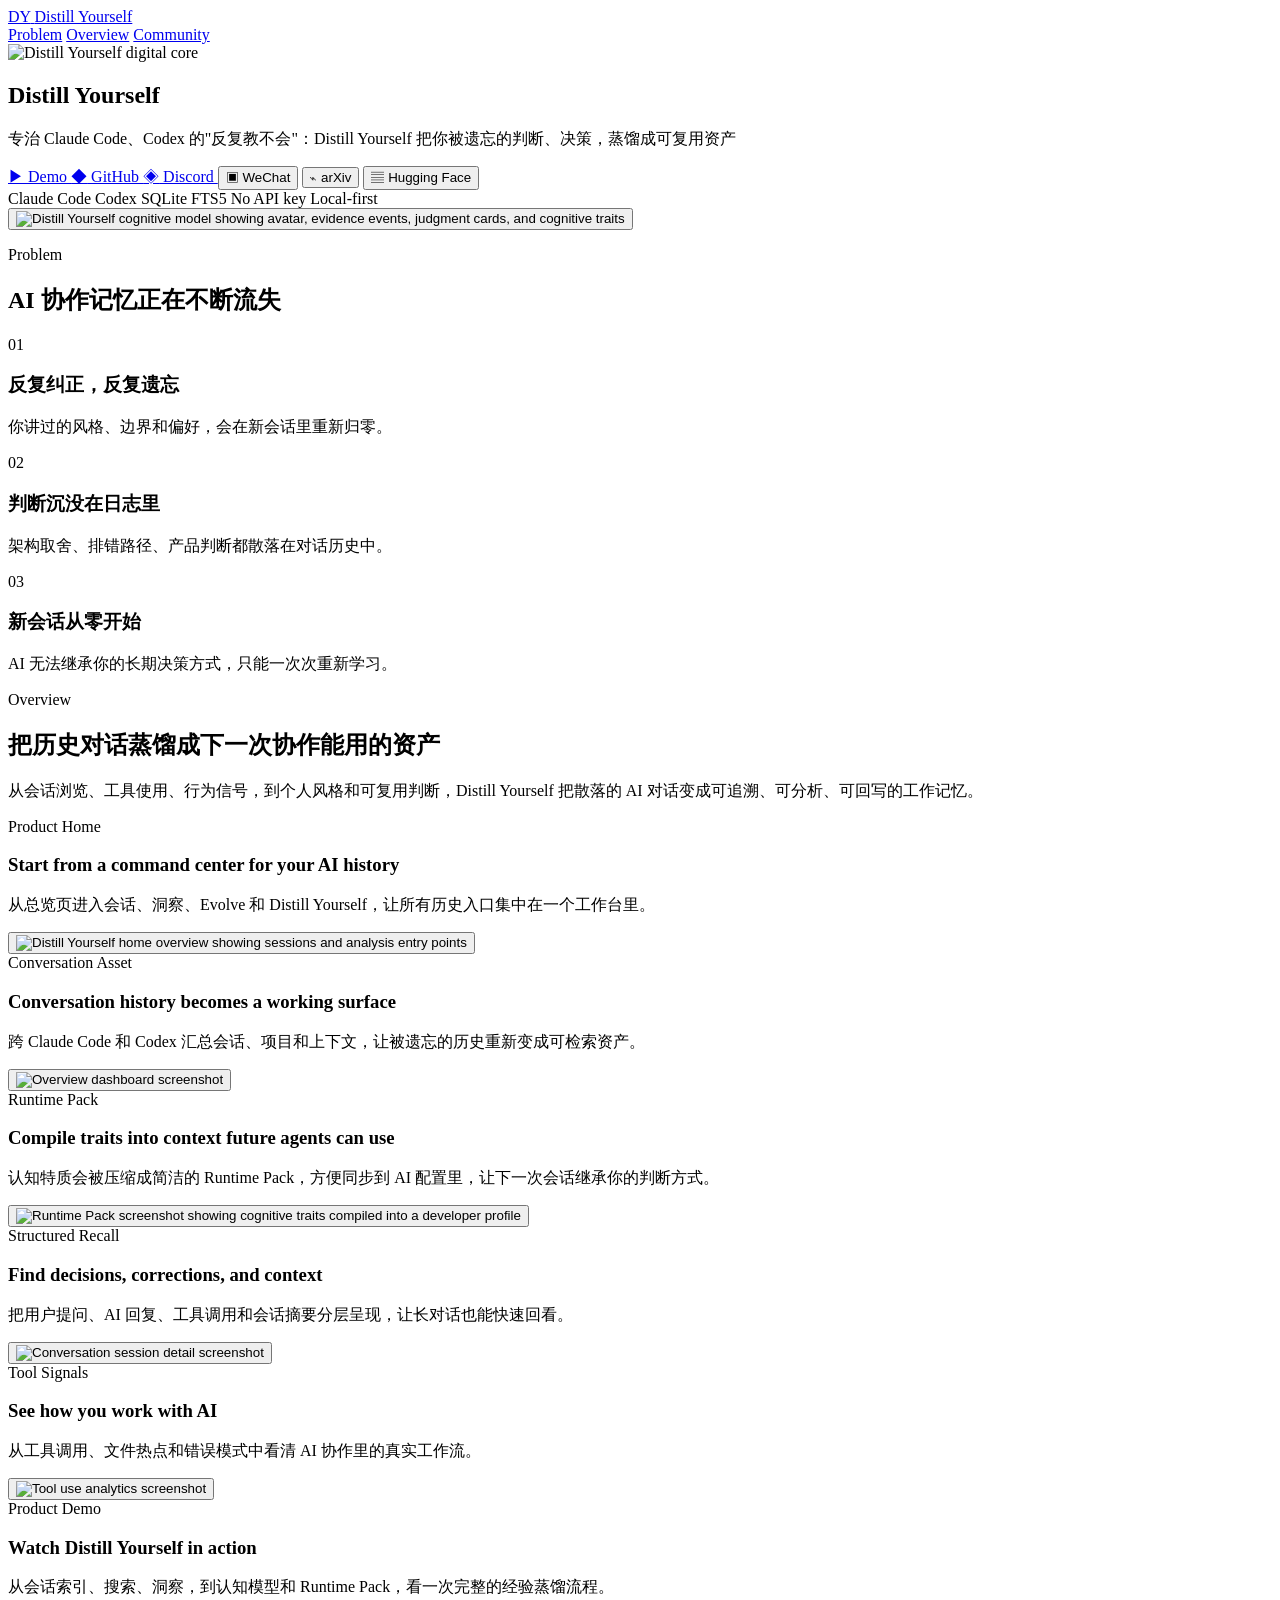
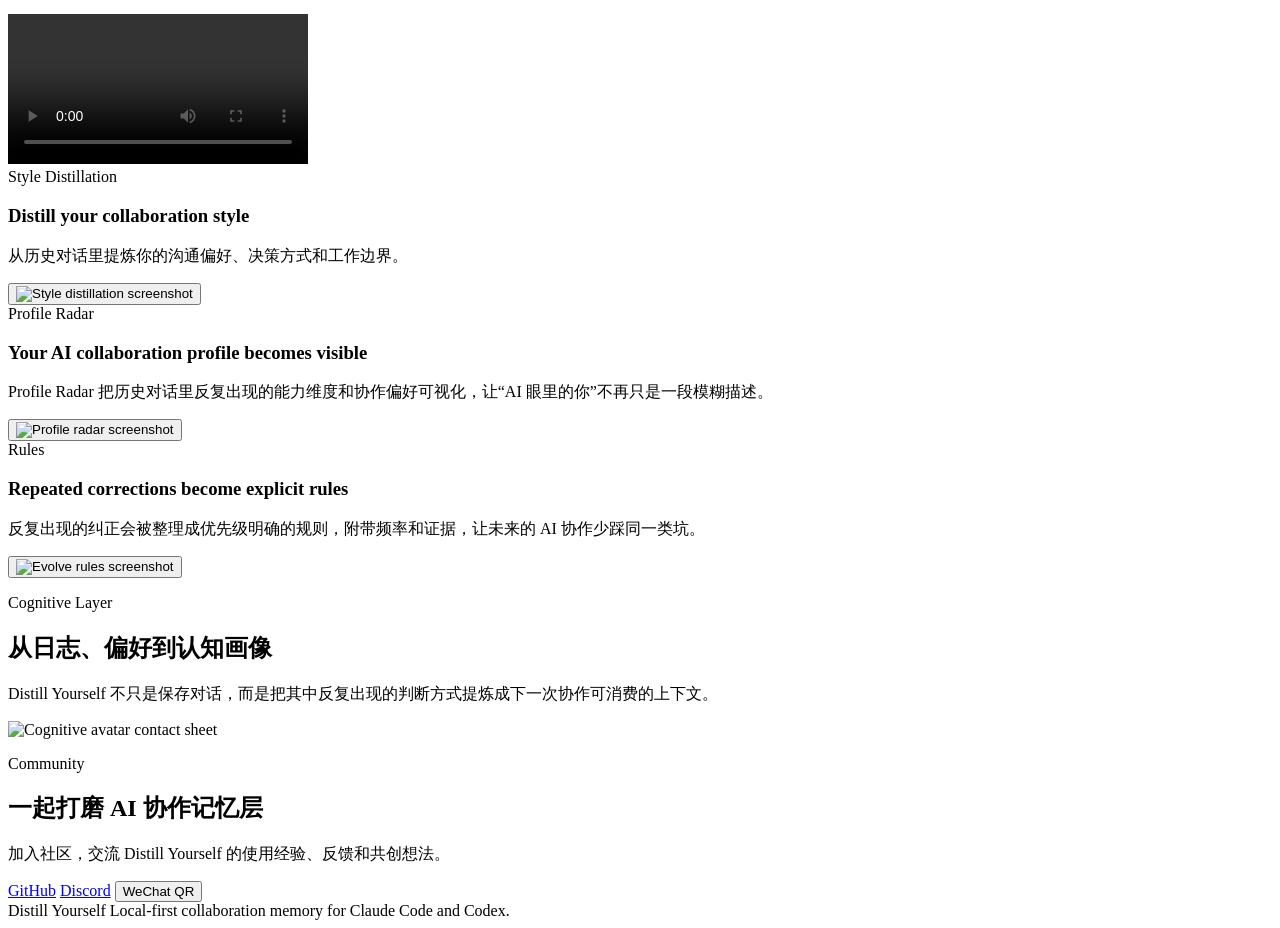
==== docs/index.html @ a4c9c6e1 "Merge pull request #15 from QuantaAlpha/zyf add_demo_button" ====
<!doctype html>
<html lang="zh-CN">
<head>
  <meta charset="utf-8">
  <meta name="viewport" content="width=device-width, initial-scale=1">
  <meta name="description" content="Distill Yourself turns forgotten Claude Code and Codex conversations into reusable judgment, decisions, and collaboration memory.">
  <title>Distill Yourself</title>
  <link rel="stylesheet" href="styles.css">
</head>
<body>
  <div class="page-shell">
    <header class="site-header" aria-label="Primary navigation">
      <a class="brand-lockup" href="#top" aria-label="Distill Yourself home">
        <span class="brand-mark">DY</span>
        <span>Distill Yourself</span>
      </a>
      <nav class="nav-links" aria-label="Page sections">
        <a href="#problem">Problem</a>
        <a href="#overview">Overview</a>
        <a href="#community">Community</a>
      </nav>
    </header>

    <main id="top">
      <section class="hero-section" aria-labelledby="hero-title">
        <div class="hero-core">
          <div class="core-ring" aria-hidden="true">
            <span></span>
            <span></span>
            <span></span>
          </div>
          <img class="hero-emblem" src="assets/digital.png" alt="Distill Yourself digital core" decoding="async">
        </div>

        <h1 id="hero-title">Distill Yourself</h1>
        <p class="hero-subtitle">
          专治 Claude Code、Codex 的&quot;反复教不会&quot;：Distill Yourself 把你被遗忘的判断、决策，蒸馏成可复用资产
        </p>

        <div class="hero-actions" aria-label="Project links">
          <a class="action-btn primary" href="https://quantaalpha.com/Distill-Yourself/video/" target="_blank" rel="noreferrer">
            <span class="btn-icon" aria-hidden="true">▶</span>
            Demo
          </a>
          <a class="action-btn" href="https://github.com/QuantaAlpha/Distill_Yourself" target="_blank" rel="noreferrer">
            <span class="btn-icon" aria-hidden="true">◆</span>
            GitHub
          </a>
          <a class="action-btn" href="https://discord.gg/KDyuer49t" target="_blank" rel="noreferrer">
            <span class="btn-icon" aria-hidden="true">◈</span>
            Discord
          </a>
          <button class="action-btn" type="button" data-open-wechat>
            <span class="btn-icon" aria-hidden="true">▣</span>
            WeChat
          </button>
          <button class="action-btn muted" type="button" data-coming-soon="arXiv">
            <span class="btn-icon" aria-hidden="true">⌁</span>
            arXiv
          </button>
          <button class="action-btn muted" type="button" data-coming-soon="Hugging Face">
            <span class="btn-icon" aria-hidden="true">▤</span>
            Hugging Face
          </button>
        </div>

        <div class="signal-tags" aria-label="Project highlights">
          <span>Claude Code</span>
          <span>Codex</span>
          <span>SQLite FTS5</span>
          <span>No API key</span>
          <span>Local-first</span>
        </div>
      </section>

      <section class="hero-preview" aria-label="Cognitive model screenshot">
        <button class="screen-frame large-screen" type="button" data-lightbox="assets/twin-cognitive-model.png" aria-label="Open cognitive model screenshot">
          <span class="window-bar" aria-hidden="true"><i></i><i></i><i></i></span>
          <img src="assets/twin-cognitive-model.png" alt="Distill Yourself cognitive model showing avatar, evidence events, judgment cards, and cognitive traits" decoding="async">
        </button>
      </section>

      <section id="problem" class="section-block problem-section" aria-labelledby="problem-title">
        <div class="section-heading">
          <p class="eyebrow">Problem</p>
          <h2 id="problem-title">AI 协作记忆正在不断流失</h2>
        </div>
        <div class="problem-grid">
          <article class="problem-card">
            <span class="card-index">01</span>
            <h3>反复纠正，反复遗忘</h3>
            <p>你讲过的风格、边界和偏好，会在新会话里重新归零。</p>
          </article>
          <article class="problem-card">
            <span class="card-index">02</span>
            <h3>判断沉没在日志里</h3>
            <p>架构取舍、排错路径、产品判断都散落在对话历史中。</p>
          </article>
          <article class="problem-card">
            <span class="card-index">03</span>
            <h3>新会话从零开始</h3>
            <p>AI 无法继承你的长期决策方式，只能一次次重新学习。</p>
          </article>
        </div>
      </section>

      <section id="overview" class="section-block overview-section" aria-labelledby="overview-title">
        <div class="section-heading wide-heading">
          <p class="eyebrow">Overview</p>
          <h2 id="overview-title">把历史对话蒸馏成下一次协作能用的资产</h2>
          <p>从会话浏览、工具使用、行为信号，到个人风格和可复用判断，Distill Yourself 把散落的 AI 对话变成可追溯、可分析、可回写的工作记忆。</p>
        </div>

        <div class="showcase-stack">
          <article class="showcase-item">
            <div class="showcase-copy">
              <span class="feature-kicker">Product Home</span>
              <h3>Start from a command center for your AI history</h3>
              <p>从总览页进入会话、洞察、Evolve 和 Distill Yourself，让所有历史入口集中在一个工作台里。</p>
            </div>
            <button class="screen-frame" type="button" data-lightbox="assets/home.png" aria-label="Open product home screenshot">
              <span class="window-bar" aria-hidden="true"><i></i><i></i><i></i></span>
              <img src="assets/home.png" alt="Distill Yourself home overview showing sessions and analysis entry points" loading="lazy" decoding="async">
            </button>
          </article>

          <article class="showcase-item reverse">
            <div class="showcase-copy">
              <span class="feature-kicker">Conversation Asset</span>
              <h3>Conversation history becomes a working surface</h3>
              <p>跨 Claude Code 和 Codex 汇总会话、项目和上下文，让被遗忘的历史重新变成可检索资产。</p>
            </div>
            <button class="screen-frame" type="button" data-lightbox="assets/overview.png" aria-label="Open overview screenshot">
              <span class="window-bar" aria-hidden="true"><i></i><i></i><i></i></span>
              <img src="assets/overview.png" alt="Overview dashboard screenshot" loading="lazy" decoding="async">
            </button>
          </article>

          <article class="showcase-item">
            <div class="showcase-copy">
              <span class="feature-kicker">Runtime Pack</span>
              <h3>Compile traits into context future agents can use</h3>
              <p>认知特质会被压缩成简洁的 Runtime Pack，方便同步到 AI 配置里，让下一次会话继承你的判断方式。</p>
            </div>
            <button class="screen-frame" type="button" data-lightbox="assets/twin-runtime-pack.png" aria-label="Open runtime pack screenshot">
              <span class="window-bar" aria-hidden="true"><i></i><i></i><i></i></span>
              <img src="assets/twin-runtime-pack.png" alt="Runtime Pack screenshot showing cognitive traits compiled into a developer profile" loading="lazy" decoding="async">
            </button>
          </article>

          <article class="showcase-item reverse">
            <div class="showcase-copy">
              <span class="feature-kicker">Structured Recall</span>
              <h3>Find decisions, corrections, and context</h3>
              <p>把用户提问、AI 回复、工具调用和会话摘要分层呈现，让长对话也能快速回看。</p>
            </div>
            <button class="screen-frame" type="button" data-lightbox="assets/session.jpg" aria-label="Open conversation session screenshot">
              <span class="window-bar" aria-hidden="true"><i></i><i></i><i></i></span>
              <img src="assets/session.jpg" alt="Conversation session detail screenshot" loading="lazy" decoding="async">
            </button>
          </article>

          <article class="showcase-item">
            <div class="showcase-copy">
              <span class="feature-kicker">Tool Signals</span>
              <h3>See how you work with AI</h3>
              <p>从工具调用、文件热点和错误模式中看清 AI 协作里的真实工作流。</p>
            </div>
            <button class="screen-frame" type="button" data-lightbox="assets/tool_use.png" aria-label="Open tool use screenshot">
              <span class="window-bar" aria-hidden="true"><i></i><i></i><i></i></span>
              <img src="assets/tool_use.png" alt="Tool use analytics screenshot" loading="lazy" decoding="async">
            </button>
          </article>

          <article class="showcase-item video-showcase">
            <div class="showcase-copy">
              <span class="feature-kicker">Product Demo</span>
              <h3>Watch Distill Yourself in action</h3>
              <p>从会话索引、搜索、洞察，到认知模型和 Runtime Pack，看一次完整的经验蒸馏流程。</p>
            </div>
            <div class="video-frame" aria-label="Distill Yourself product demo video">
              <video controls preload="metadata" playsinline>
                <source src="assets/demo.mp4" type="video/mp4">
                Your browser does not support the video tag.
              </video>
            </div>
          </article>

          <article class="showcase-item">
            <div class="showcase-copy">
              <span class="feature-kicker">Style Distillation</span>
              <h3>Distill your collaboration style</h3>
              <p>从历史对话里提炼你的沟通偏好、决策方式和工作边界。</p>
            </div>
            <button class="screen-frame" type="button" data-lightbox="assets/style.png" aria-label="Open style screenshot">
              <span class="window-bar" aria-hidden="true"><i></i><i></i><i></i></span>
              <img src="assets/style.png" alt="Style distillation screenshot" loading="lazy" decoding="async">
            </button>
          </article>
        </div>

          <article class="showcase-item">
            <div class="showcase-copy">
              <span class="feature-kicker">Profile Radar</span>
              <h3>Your AI collaboration profile becomes visible</h3>
              <p>Profile Radar 把历史对话里反复出现的能力维度和协作偏好可视化，让“AI 眼里的你”不再只是一段模糊描述。</p>
            </div>
            <button class="screen-frame" type="button" data-lightbox="assets/profile-radar.png" aria-label="Open profile radar screenshot">
              <span class="window-bar" aria-hidden="true"><i></i><i></i><i></i></span>
              <img src="assets/profile-radar.png" alt="Profile radar screenshot" loading="lazy" decoding="async">
            </button>
          </article>

          <article class="showcase-item reverse">
            <div class="showcase-copy">
              <span class="feature-kicker">Rules</span>
              <h3>Repeated corrections become explicit rules</h3>
              <p>反复出现的纠正会被整理成优先级明确的规则，附带频率和证据，让未来的 AI 协作少踩同一类坑。</p>
            </div>
            <button class="screen-frame" type="button" data-lightbox="assets/evolve-rules.png" aria-label="Open evolve rules screenshot">
              <span class="window-bar" aria-hidden="true"><i></i><i></i><i></i></span>
              <img src="assets/evolve-rules.png" alt="Evolve rules screenshot" loading="lazy" decoding="async">
            </button>
          </article>
      </section>

      <section class="section-block cognitive-strip" aria-label="Cognitive model visual strip">
        <div class="strip-copy">
          <p class="eyebrow">Cognitive Layer</p>
          <h2>从日志、偏好到认知画像</h2>
          <p>Distill Yourself 不只是保存对话，而是把其中反复出现的判断方式提炼成下一次协作可消费的上下文。</p>
        </div>
        <img src="assets/persona-contact-sheet.png" alt="Cognitive avatar contact sheet" loading="lazy" decoding="async">
      </section>

      <section id="community" class="section-block community-section" aria-labelledby="community-title">
        <div class="section-heading">
          <p class="eyebrow">Community</p>
          <h2 id="community-title">一起打磨 AI 协作记忆层</h2>
          <p>加入社区，交流 Distill Yourself 的使用经验、反馈和共创想法。</p>
        </div>
        <div class="community-actions">
          <a class="action-btn primary" href="https://github.com/QuantaAlpha/Distill_Yourself" target="_blank" rel="noreferrer">GitHub</a>
          <a class="action-btn" href="https://discord.gg/KDyuer49t" target="_blank" rel="noreferrer">Discord</a>
          <button class="action-btn" type="button" data-open-wechat>WeChat QR</button>
        </div>
      </section>
    </main>

    <footer class="site-footer">
      <span>Distill Yourself</span>
      <span>Local-first collaboration memory for Claude Code and Codex.</span>
    </footer>
  </div>

  <div class="modal-backdrop" data-modal="wechat" hidden>
    <div class="modal-card" role="dialog" aria-modal="true" aria-labelledby="wechat-title">
      <button class="modal-close" type="button" data-close-modal aria-label="Close WeChat QR">×</button>
      <h2 id="wechat-title">WeChat Community</h2>
      <p>扫码加入社区，交流 Distill Yourself 的使用经验、反馈和共创想法。</p>
      <img src="assets/wechat.png" alt="WeChat community QR code" loading="lazy" decoding="async">
    </div>
  </div>

  <div class="modal-backdrop" data-modal="lightbox" hidden>
    <div class="lightbox-card" role="dialog" aria-modal="true" aria-label="Screenshot preview">
      <button class="modal-close" type="button" data-close-modal aria-label="Close preview">×</button>
      <img data-lightbox-image alt="">
    </div>
  </div>

  <div class="toast" role="status" aria-live="polite" hidden></div>

  <script src="script.js"></script>
</body>
</html>
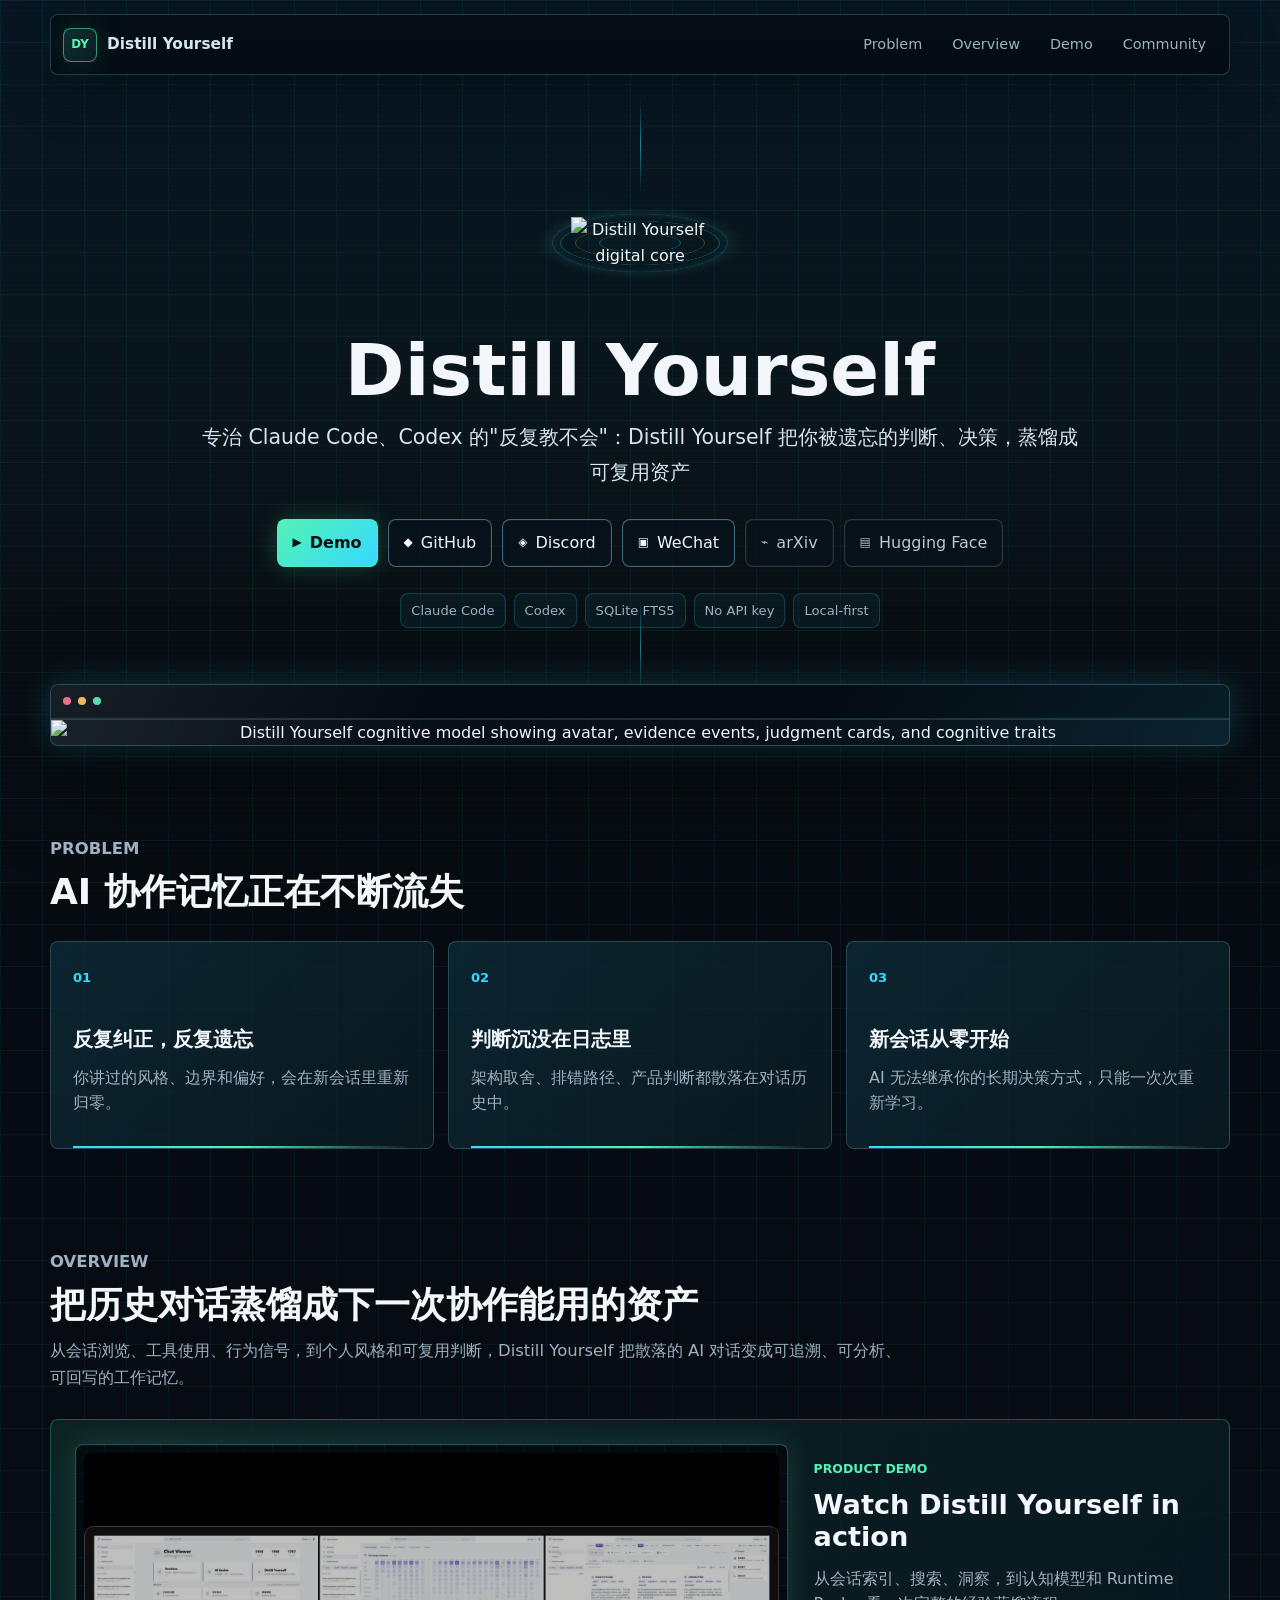
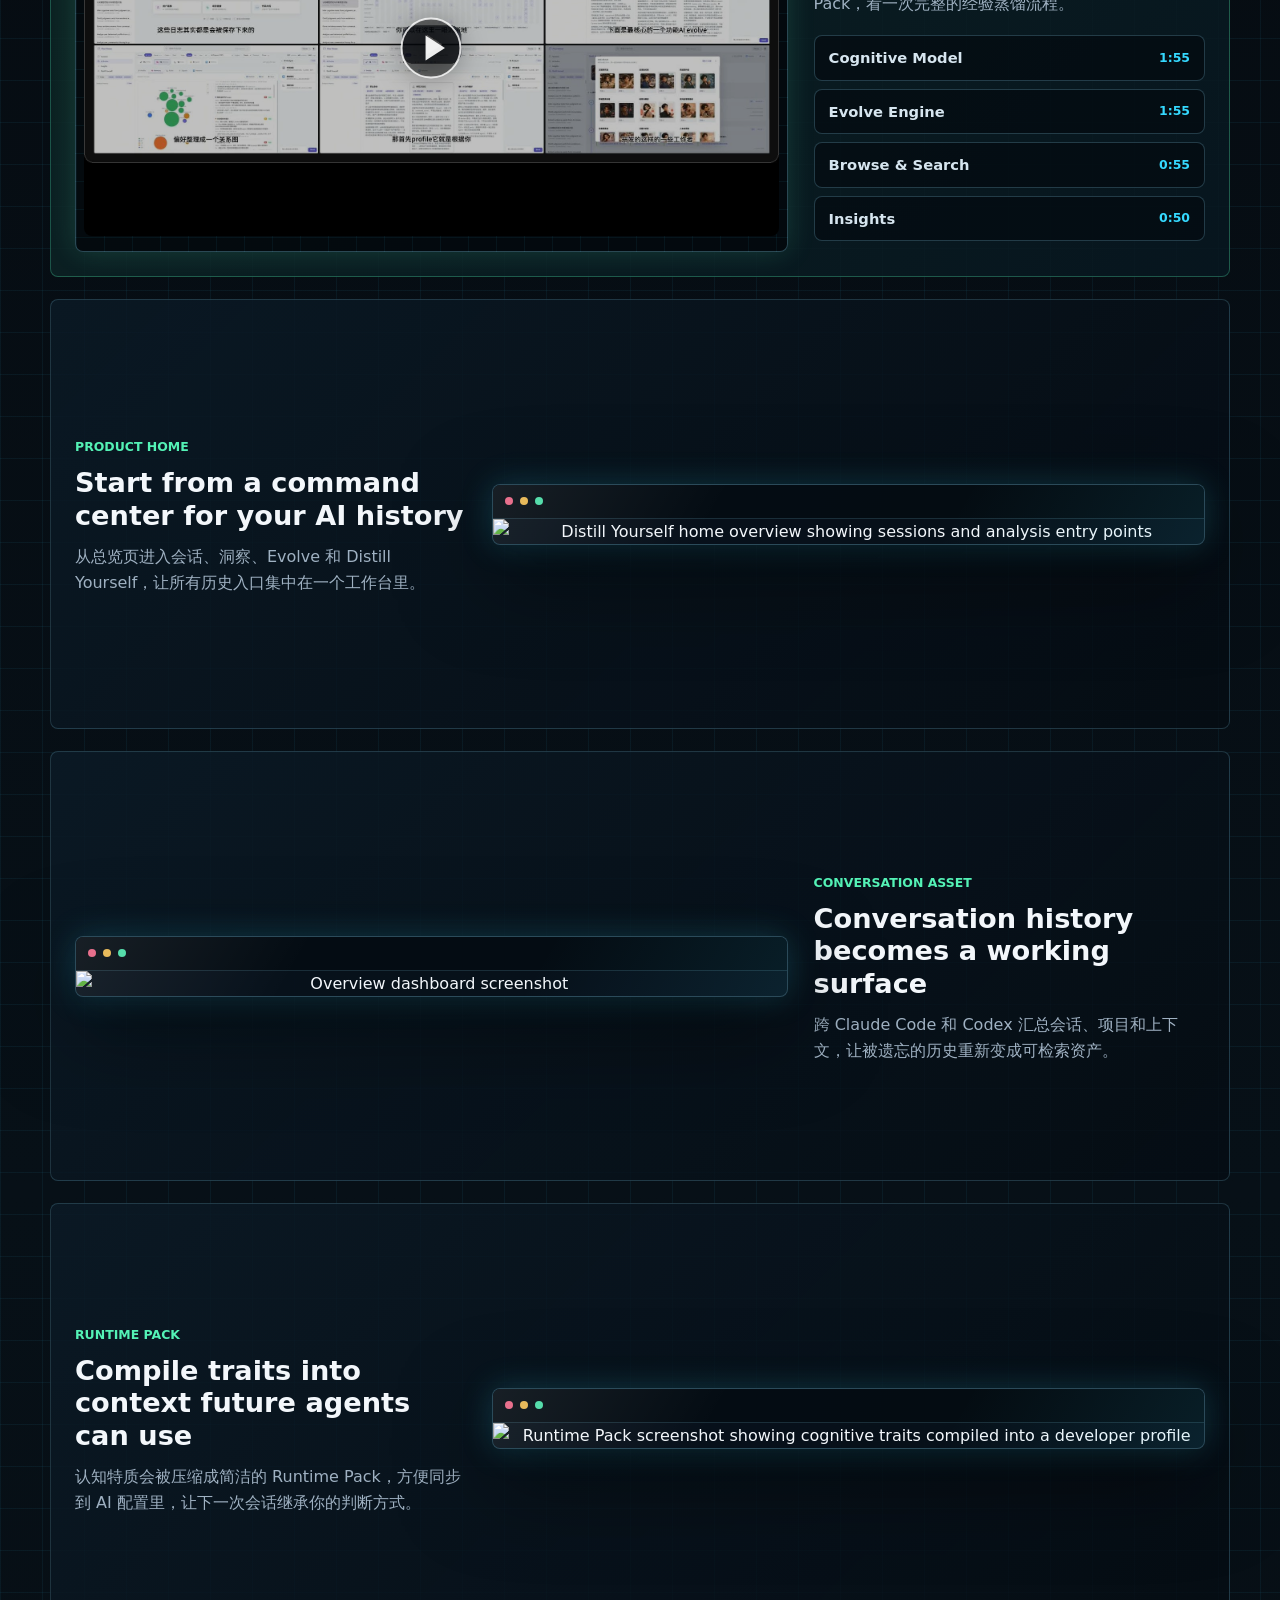
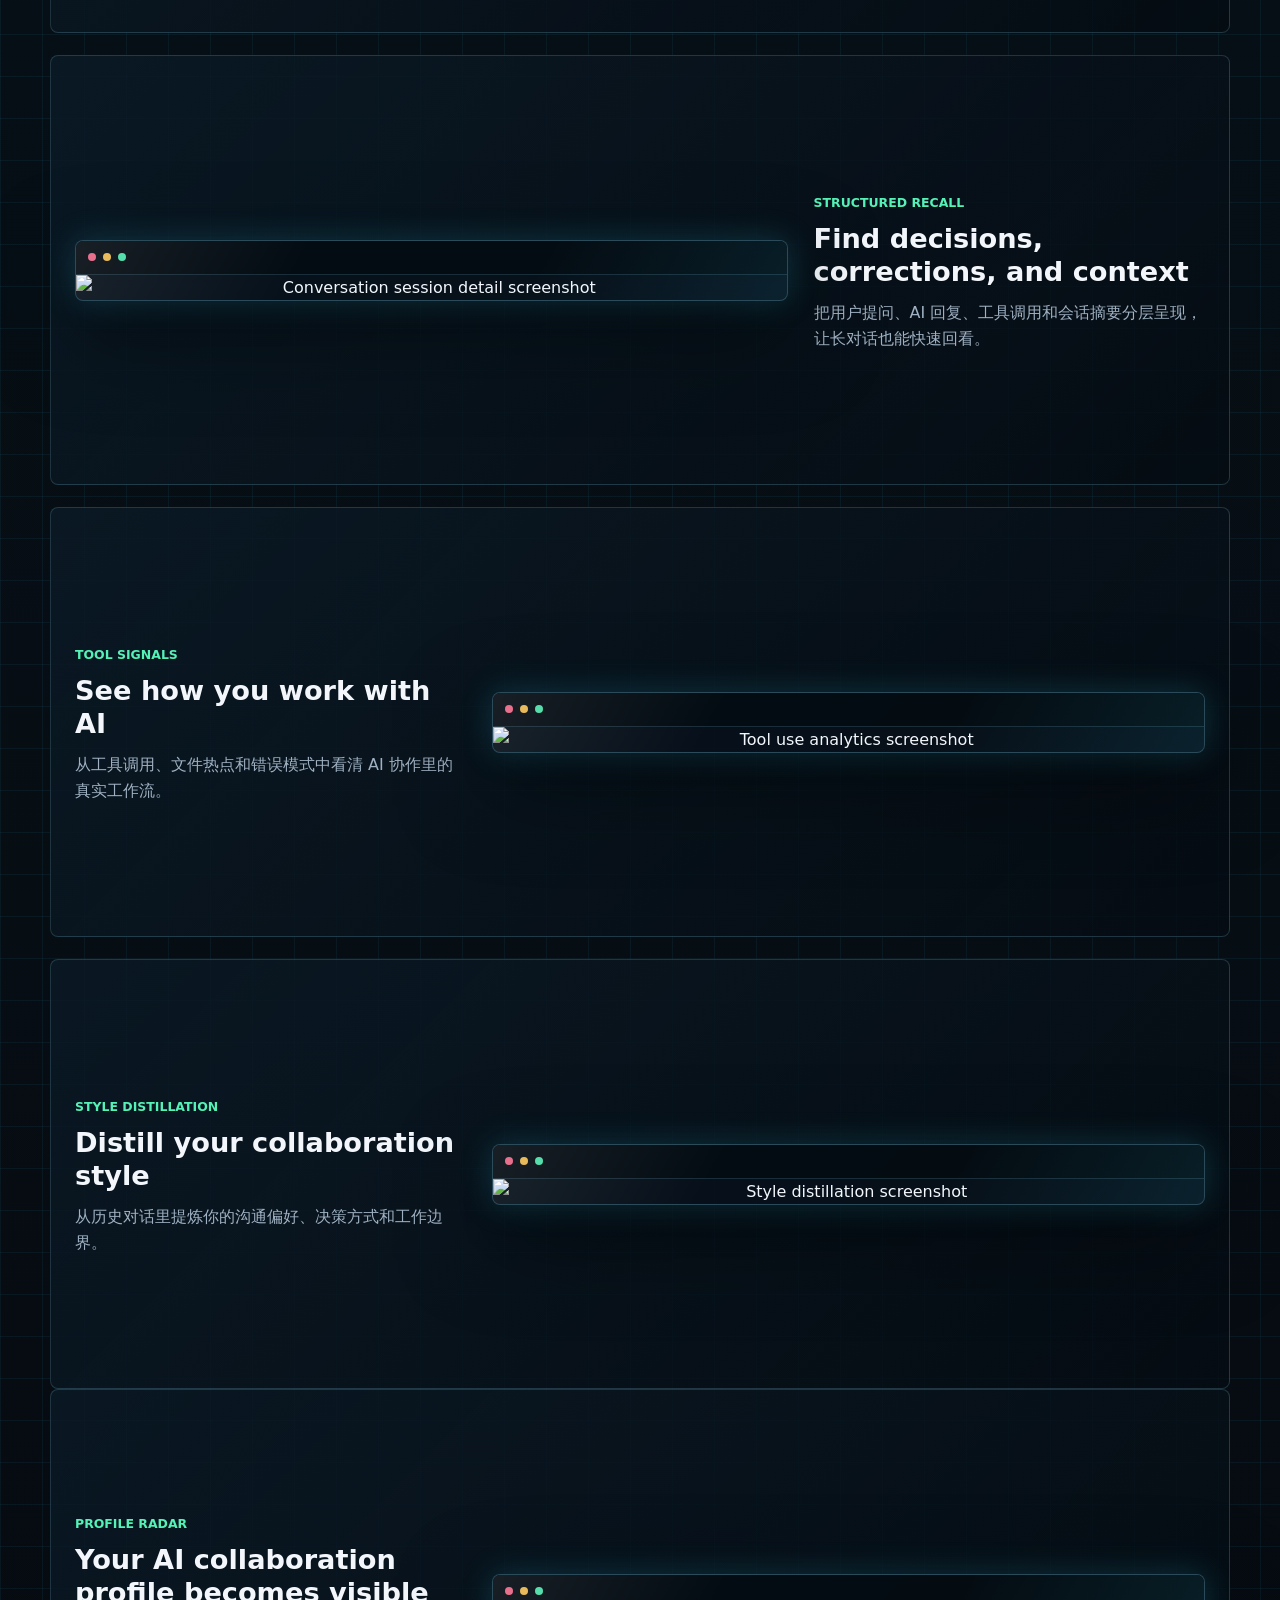
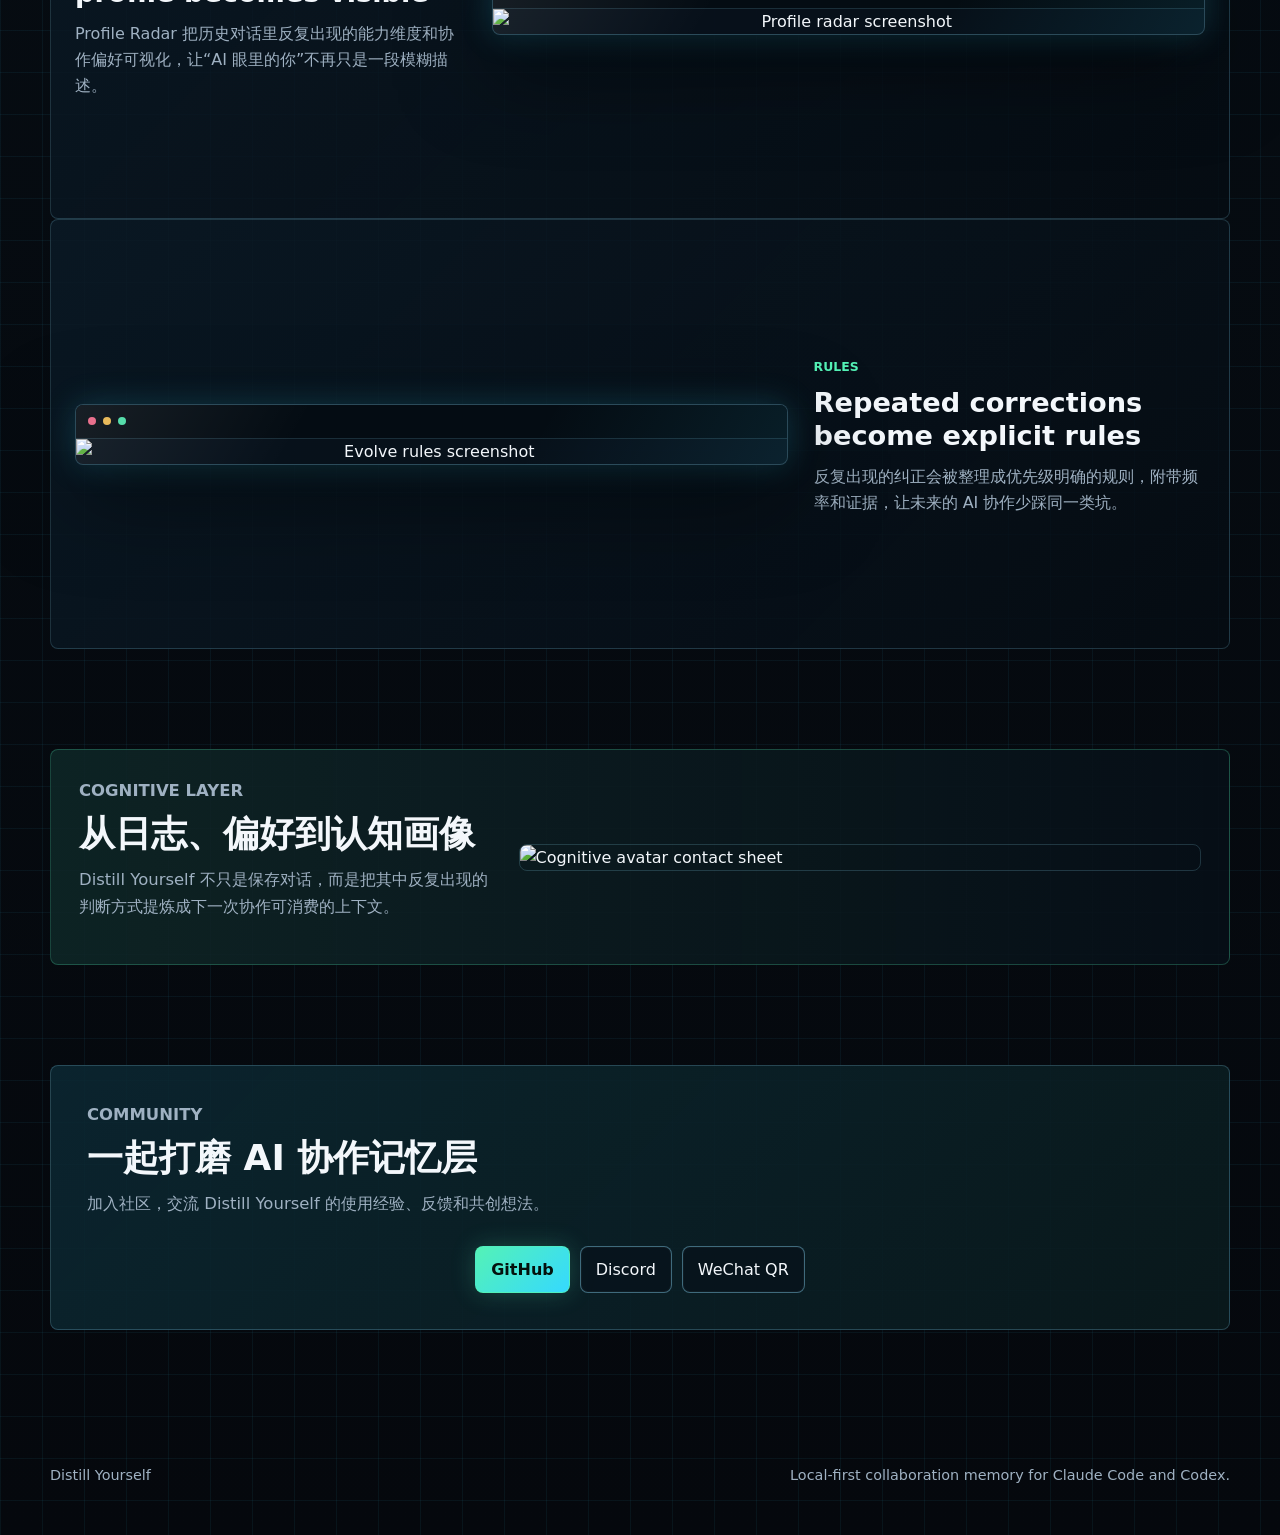
==== commit b02996fa: "Enhance landing page: video modal, chapter nav, fix URLs - Fix Distill_Yourself → Distill-Yourself i" ====
--- a/docs/index.html
+++ b/docs/index.html
@@ -17,6 +17,7 @@
       <nav class="nav-links" aria-label="Page sections">
         <a href="#problem">Problem</a>
         <a href="#overview">Overview</a>
+        <a href="video/">Demo</a>
         <a href="#community">Community</a>
       </nav>
     </header>
@@ -42,7 +43,7 @@
             <span class="btn-icon" aria-hidden="true">▶</span>
             Demo
           </a>
-          <a class="action-btn" href="https://github.com/QuantaAlpha/Distill_Yourself" target="_blank" rel="noreferrer">
+          <a class="action-btn" href="https://github.com/QuantaAlpha/Distill-Yourself" target="_blank" rel="noreferrer">
             <span class="btn-icon" aria-hidden="true">◆</span>
             GitHub
           </a>
@@ -112,6 +113,28 @@
         </div>
 
         <div class="showcase-stack">
+          <article class="showcase-item reverse video-showcase">
+            <div class="showcase-copy">
+              <span class="feature-kicker">Product Demo</span>
+              <h3>Watch Distill Yourself in action</h3>
+              <p>从会话索引、搜索、洞察，到认知模型和 Runtime Pack，看一次完整的经验蒸馏流程。</p>
+              <nav class="video-chapter-links">
+                <a class="video-chapter-link" href="video/?v=cognitive-model">Cognitive Model <span class="ch-duration">1:55</span></a>
+                <a class="video-chapter-link" href="video/?v=evolve">Evolve Engine <span class="ch-duration">1:55</span></a>
+                <a class="video-chapter-link" href="video/?v=browse-search">Browse &amp; Search <span class="ch-duration">0:55</span></a>
+                <a class="video-chapter-link" href="video/?v=insights">Insights <span class="ch-duration">0:50</span></a>
+              </nav>
+            </div>
+            <div class="video-frame video-clickable" id="demo-video-wrap" aria-label="Click to play demo video">
+              <div class="video-play-overlay" id="demo-play-btn">
+                <svg viewBox="0 0 80 80" fill="none"><circle cx="40" cy="40" r="38" fill="rgba(0,0,0,0.45)" stroke="rgba(255,255,255,0.8)" stroke-width="2.5"/><polygon points="33,24 33,56 58,40" fill="rgba(255,255,255,0.92)"/></svg>
+              </div>
+              <video id="demo-video" preload="metadata" playsinline poster="images/readme/demo-preview.jpg">
+                <source src="assets/demo.mp4" type="video/mp4">
+              </video>
+            </div>
+          </article>
+
           <article class="showcase-item">
             <div class="showcase-copy">
               <span class="feature-kicker">Product Home</span>
@@ -170,20 +193,6 @@
               <span class="window-bar" aria-hidden="true"><i></i><i></i><i></i></span>
               <img src="assets/tool_use.png" alt="Tool use analytics screenshot" loading="lazy" decoding="async">
             </button>
-          </article>
-
-          <article class="showcase-item video-showcase">
-            <div class="showcase-copy">
-              <span class="feature-kicker">Product Demo</span>
-              <h3>Watch Distill Yourself in action</h3>
-              <p>从会话索引、搜索、洞察，到认知模型和 Runtime Pack，看一次完整的经验蒸馏流程。</p>
-            </div>
-            <div class="video-frame" aria-label="Distill Yourself product demo video">
-              <video controls preload="metadata" playsinline>
-                <source src="assets/demo.mp4" type="video/mp4">
-                Your browser does not support the video tag.
-              </video>
-            </div>
           </article>
 
           <article class="showcase-item">
@@ -240,7 +249,7 @@
           <p>加入社区，交流 Distill Yourself 的使用经验、反馈和共创想法。</p>
         </div>
         <div class="community-actions">
-          <a class="action-btn primary" href="https://github.com/QuantaAlpha/Distill_Yourself" target="_blank" rel="noreferrer">GitHub</a>
+          <a class="action-btn primary" href="https://github.com/QuantaAlpha/Distill-Yourself" target="_blank" rel="noreferrer">GitHub</a>
           <a class="action-btn" href="https://discord.gg/KDyuer49t" target="_blank" rel="noreferrer">Discord</a>
           <button class="action-btn" type="button" data-open-wechat>WeChat QR</button>
         </div>
@@ -271,6 +280,13 @@
 
   <div class="toast" role="status" aria-live="polite" hidden></div>
 
+  <div class="video-modal-overlay" id="video-modal-overlay">
+    <div class="video-modal">
+      <button class="video-modal-close" id="video-modal-close" type="button">ESC to close</button>
+      <video id="video-modal-player" controls autoplay playsinline></video>
+    </div>
+  </div>
+
   <script src="script.js"></script>
 </body>
 </html>
--- a/docs/styles.css
+++ b/docs/styles.css
@@ -0,0 +1,884 @@
+:root {
+  color-scheme: dark;
+  --bg: #05080d;
+  --bg-2: #081119;
+  --panel: rgba(8, 18, 28, 0.82);
+  --panel-strong: rgba(10, 24, 36, 0.94);
+  --line: rgba(142, 224, 255, 0.22);
+  --line-strong: rgba(142, 224, 255, 0.42);
+  --text: #f3f7fb;
+  --muted: #9fb1c2;
+  --soft: #d6e5ef;
+  --cyan: #35d9ff;
+  --green: #54f2b6;
+  --amber: #ffc857;
+  --blue: #66a6ff;
+  --violet: #a892ff;
+  --danger: #ff6f91;
+  --shadow-cyan: 0 0 32px rgba(53, 217, 255, 0.22);
+  --shadow-green: 0 0 28px rgba(84, 242, 182, 0.16);
+}
+
+* {
+  box-sizing: border-box;
+}
+
+html {
+  scroll-behavior: smooth;
+}
+
+body {
+  min-height: 100vh;
+  margin: 0;
+  background:
+    linear-gradient(rgba(53, 217, 255, 0.06) 1px, transparent 1px),
+    linear-gradient(90deg, rgba(53, 217, 255, 0.06) 1px, transparent 1px),
+    linear-gradient(180deg, rgba(8, 30, 46, 0.62), transparent 38rem),
+    linear-gradient(180deg, var(--bg), #071017 44%, #05080d);
+  background-size: 42px 42px, 42px 42px, auto, auto;
+  color: var(--text);
+  font-family: Inter, ui-sans-serif, system-ui, -apple-system, BlinkMacSystemFont, "Segoe UI", sans-serif;
+  font-size: 16px;
+  line-height: 1.6;
+  letter-spacing: 0;
+  overflow-x: hidden;
+}
+
+body::before {
+  content: "";
+  position: fixed;
+  inset: 0;
+  pointer-events: none;
+  background:
+    linear-gradient(180deg, transparent, rgba(84, 242, 182, 0.07), transparent),
+    repeating-linear-gradient(180deg, rgba(255, 255, 255, 0.025) 0, rgba(255, 255, 255, 0.025) 1px, transparent 1px, transparent 5px);
+  opacity: 0.42;
+  mix-blend-mode: screen;
+}
+
+a {
+  color: inherit;
+  text-decoration: none;
+}
+
+button,
+input,
+textarea {
+  font: inherit;
+}
+
+button {
+  color: inherit;
+}
+
+img {
+  display: block;
+  max-width: 100%;
+}
+
+.page-shell {
+  position: relative;
+  width: min(1180px, calc(100% - 40px));
+  margin: 0 auto;
+}
+
+.site-header {
+  position: sticky;
+  top: 14px;
+  z-index: 20;
+  display: flex;
+  align-items: center;
+  justify-content: space-between;
+  gap: 18px;
+  min-height: 58px;
+  margin: 14px 0 22px;
+  padding: 10px 12px;
+  border: 1px solid var(--line);
+  border-radius: 8px;
+  background: rgba(4, 10, 16, 0.76);
+  box-shadow: 0 18px 50px rgba(0, 0, 0, 0.28);
+  backdrop-filter: blur(18px);
+}
+
+.brand-lockup {
+  display: inline-flex;
+  align-items: center;
+  gap: 10px;
+  min-width: 0;
+  color: var(--soft);
+  font-size: 0.96rem;
+  font-weight: 700;
+}
+
+.brand-mark {
+  display: inline-grid;
+  place-items: center;
+  width: 34px;
+  height: 34px;
+  border: 1px solid rgba(84, 242, 182, 0.55);
+  border-radius: 8px;
+  color: var(--green);
+  background: linear-gradient(135deg, rgba(84, 242, 182, 0.16), rgba(53, 217, 255, 0.08));
+  box-shadow: var(--shadow-green);
+  font-size: 0.74rem;
+}
+
+.nav-links {
+  display: flex;
+  align-items: center;
+  justify-content: flex-end;
+  gap: 8px;
+  flex-wrap: wrap;
+}
+
+.nav-links a {
+  padding: 7px 10px;
+  border: 1px solid transparent;
+  border-radius: 8px;
+  color: var(--muted);
+  font-size: 0.9rem;
+}
+
+.nav-links a:hover,
+.nav-links a:focus-visible {
+  color: var(--text);
+  border-color: var(--line);
+  background: rgba(53, 217, 255, 0.08);
+  outline: none;
+}
+
+.hero-section {
+  position: relative;
+  display: grid;
+  justify-items: center;
+  padding: 68px 0 34px;
+  text-align: center;
+}
+
+.hero-section::before,
+.hero-section::after {
+  content: "";
+  position: absolute;
+  left: 50%;
+  width: 1px;
+  height: 96px;
+  background: linear-gradient(180deg, transparent, var(--cyan), transparent);
+  opacity: 0.55;
+}
+
+.hero-section::before {
+  top: 0;
+}
+
+.hero-section::after {
+  bottom: -34px;
+}
+
+.hero-core {
+  position: relative;
+  display: grid;
+  place-items: center;
+  width: 176px;
+  height: 156px;
+  margin-bottom: 14px;
+}
+
+.core-ring,
+.core-ring span {
+  position: absolute;
+  inset: 0;
+  border: 1px solid rgba(53, 217, 255, 0.24);
+  border-radius: 50%;
+}
+
+.core-ring {
+  transform: rotateX(68deg);
+  box-shadow: inset 0 0 18px rgba(53, 217, 255, 0.14), 0 0 24px rgba(84, 242, 182, 0.16);
+}
+
+.core-ring span:nth-child(1) {
+  inset: 18px 7px;
+  border-color: rgba(84, 242, 182, 0.3);
+}
+
+.core-ring span:nth-child(2) {
+  inset: 36px 22px;
+  border-color: rgba(255, 200, 87, 0.24);
+}
+
+.core-ring span:nth-child(3) {
+  inset: 52px 46px;
+  border-color: rgba(53, 217, 255, 0.34);
+}
+
+.hero-emblem {
+  position: relative;
+  z-index: 2;
+  width: 138px;
+  height: auto;
+  filter: drop-shadow(0 0 20px rgba(53, 217, 255, 0.22));
+}
+
+.eyebrow,
+.feature-kicker {
+  margin: 0;
+  color: var(--green);
+  font-size: 0.78rem;
+  font-weight: 800;
+  text-transform: uppercase;
+}
+
+h1,
+h2,
+h3,
+p {
+  margin-top: 0;
+}
+
+h1 {
+  max-width: 980px;
+  margin-bottom: 14px;
+  font-size: 4.5rem;
+  line-height: 0.98;
+  font-weight: 850;
+  letter-spacing: 0;
+}
+
+.hero-subtitle {
+  width: min(880px, 100%);
+  margin: 0 auto 28px;
+  color: var(--soft);
+  font-size: 1.28rem;
+  line-height: 1.75;
+}
+
+.hero-actions,
+.community-actions {
+  display: flex;
+  justify-content: center;
+  gap: 10px;
+  flex-wrap: wrap;
+  width: 100%;
+}
+
+.action-btn {
+  display: inline-flex;
+  align-items: center;
+  justify-content: center;
+  gap: 8px;
+  min-height: 44px;
+  padding: 10px 15px;
+  border: 1px solid var(--line-strong);
+  border-radius: 8px;
+  background: rgba(8, 18, 28, 0.74);
+  color: var(--text);
+  box-shadow: 0 0 0 1px rgba(255, 255, 255, 0.03) inset;
+  cursor: pointer;
+  transition: transform 160ms ease, border-color 160ms ease, background 160ms ease, box-shadow 160ms ease;
+}
+
+.action-btn:hover,
+.action-btn:focus-visible {
+  transform: translateY(-1px);
+  border-color: rgba(84, 242, 182, 0.72);
+  background: rgba(12, 31, 43, 0.92);
+  box-shadow: var(--shadow-cyan);
+  outline: none;
+}
+
+.action-btn.primary {
+  border-color: rgba(84, 242, 182, 0.72);
+  color: #04110d;
+  background: linear-gradient(135deg, var(--green), var(--cyan));
+  box-shadow: 0 0 24px rgba(84, 242, 182, 0.22);
+  font-weight: 800;
+}
+
+.action-btn.muted {
+  color: #b8c8d6;
+  border-color: rgba(159, 177, 194, 0.24);
+}
+
+.btn-icon {
+  color: currentColor;
+  font-size: 0.75rem;
+}
+
+.signal-tags {
+  display: flex;
+  justify-content: center;
+  gap: 8px;
+  flex-wrap: wrap;
+  margin-top: 26px;
+}
+
+.signal-tags span {
+  padding: 6px 10px;
+  border: 1px solid rgba(53, 217, 255, 0.2);
+  border-radius: 8px;
+  color: var(--muted);
+  background: rgba(53, 217, 255, 0.05);
+  font-size: 0.82rem;
+}
+
+.hero-preview {
+  position: relative;
+  margin: 22px auto 90px;
+}
+
+.screen-frame {
+  position: relative;
+  display: block;
+  width: 100%;
+  padding: 0;
+  overflow: hidden;
+  border: 1px solid rgba(142, 224, 255, 0.28);
+  border-radius: 8px;
+  background: var(--panel);
+  box-shadow: 0 28px 90px rgba(0, 0, 0, 0.52), var(--shadow-cyan);
+  cursor: zoom-in;
+}
+
+.screen-frame::before {
+  content: "";
+  position: absolute;
+  inset: 0;
+  z-index: 1;
+  pointer-events: none;
+  background: linear-gradient(120deg, rgba(255, 255, 255, 0.08), transparent 32%, transparent 64%, rgba(53, 217, 255, 0.09));
+}
+
+.screen-frame img {
+  width: 100%;
+  height: auto;
+}
+
+.large-screen img {
+  border-top: 1px solid rgba(142, 224, 255, 0.16);
+}
+
+.window-bar {
+  display: flex;
+  align-items: center;
+  gap: 7px;
+  height: 34px;
+  padding: 0 12px;
+  border-bottom: 1px solid rgba(142, 224, 255, 0.16);
+  background: rgba(4, 12, 18, 0.9);
+}
+
+.window-bar i {
+  width: 8px;
+  height: 8px;
+  border-radius: 50%;
+  background: var(--danger);
+  opacity: 0.9;
+}
+
+.window-bar i:nth-child(2) {
+  background: var(--amber);
+}
+
+.window-bar i:nth-child(3) {
+  background: var(--green);
+}
+
+.section-block {
+  position: relative;
+  margin-bottom: 100px;
+}
+
+.section-heading {
+  max-width: 760px;
+  margin-bottom: 28px;
+}
+
+.section-heading.wide-heading {
+  max-width: 860px;
+}
+
+.section-heading h2,
+.strip-copy h2 {
+  margin: 8px 0 12px;
+  color: var(--text);
+  font-size: 2.25rem;
+  line-height: 1.18;
+  letter-spacing: 0;
+}
+
+.section-heading p,
+.strip-copy p {
+  color: var(--muted);
+  font-size: 1.03rem;
+}
+
+.problem-grid {
+  display: grid;
+  grid-template-columns: repeat(3, minmax(0, 1fr));
+  gap: 14px;
+}
+
+.problem-card {
+  position: relative;
+  min-height: 208px;
+  padding: 22px;
+  border: 1px solid var(--line);
+  border-radius: 8px;
+  background:
+    linear-gradient(135deg, rgba(53, 217, 255, 0.1), rgba(84, 242, 182, 0.04)),
+    rgba(8, 18, 28, 0.74);
+  overflow: hidden;
+}
+
+.problem-card::after {
+  content: "";
+  position: absolute;
+  left: 22px;
+  right: 22px;
+  bottom: 0;
+  height: 2px;
+  background: linear-gradient(90deg, var(--cyan), var(--green), transparent);
+}
+
+.card-index {
+  color: var(--cyan);
+  font-size: 0.82rem;
+  font-weight: 900;
+}
+
+.problem-card h3 {
+  margin: 38px 0 12px;
+  color: var(--text);
+  font-size: 1.24rem;
+  line-height: 1.25;
+}
+
+.problem-card p {
+  margin: 0;
+  color: var(--muted);
+}
+
+.showcase-stack {
+  display: grid;
+  gap: 22px;
+}
+
+.showcase-item {
+  display: grid;
+  grid-template-columns: minmax(260px, 0.78fr) minmax(0, 1.42fr);
+  align-items: center;
+  gap: 26px;
+  min-height: 430px;
+  padding: 24px;
+  border: 1px solid rgba(142, 224, 255, 0.18);
+  border-radius: 8px;
+  background: linear-gradient(135deg, rgba(11, 26, 38, 0.86), rgba(5, 12, 19, 0.78));
+}
+
+.showcase-item.reverse {
+  grid-template-columns: minmax(0, 1.42fr) minmax(260px, 0.78fr);
+}
+
+.showcase-item.reverse .showcase-copy {
+  order: 2;
+}
+
+.showcase-item.reverse .screen-frame {
+  order: 1;
+}
+
+.showcase-copy h3 {
+  margin: 8px 0 12px;
+  color: var(--text);
+  font-size: 1.7rem;
+  line-height: 1.2;
+  letter-spacing: 0;
+}
+
+.showcase-copy p {
+  margin: 0;
+  color: var(--muted);
+  font-size: 1rem;
+}
+
+.video-frame {
+  position: relative;
+  aspect-ratio: 16 / 9;
+  border: 1px solid rgba(142, 224, 255, 0.28);
+  border-radius: 8px;
+  padding: 8px;
+  background:
+    linear-gradient(rgba(53, 217, 255, 0.08) 1px, transparent 1px),
+    linear-gradient(90deg, rgba(53, 217, 255, 0.08) 1px, transparent 1px),
+    rgba(4, 10, 16, 0.82);
+  background-size: 28px 28px, 28px 28px, auto;
+  box-shadow: var(--shadow-green);
+}
+
+.video-frame video {
+  width: 100%;
+  height: 100%;
+  border-radius: 8px;
+  background: #000;
+  object-fit: contain;
+}
+
+.video-showcase {
+  border-color: rgba(84, 242, 182, 0.28);
+  background:
+    linear-gradient(135deg, rgba(84, 242, 182, 0.1), rgba(53, 217, 255, 0.05)),
+    rgba(5, 12, 19, 0.86);
+}
+
+/* ── Clickable video overlay ── */
+.video-clickable {
+  cursor: pointer;
+}
+
+.video-play-overlay {
+  position: absolute;
+  inset: 0;
+  z-index: 2;
+  display: flex;
+  align-items: center;
+  justify-content: center;
+  background: rgba(0, 0, 0, 0.25);
+  border-radius: 8px;
+  transition: background 0.2s;
+}
+
+.video-clickable:hover .video-play-overlay {
+  background: rgba(0, 0, 0, 0.1);
+}
+
+.video-play-overlay svg {
+  width: 62px;
+  height: 62px;
+  filter: drop-shadow(0 2px 12px rgba(0,0,0,0.5));
+  transition: transform 0.2s;
+}
+
+.video-clickable:hover .video-play-overlay svg {
+  transform: scale(1.1);
+}
+
+/* ── Chapter links ── */
+.video-chapter-links {
+  display: grid;
+  gap: 8px;
+  margin-top: 18px;
+}
+
+.video-chapter-link {
+  display: flex;
+  align-items: center;
+  gap: 12px;
+  padding: 10px 14px;
+  border: 1px solid var(--line);
+  border-radius: 8px;
+  background: rgba(4, 10, 16, 0.66);
+  color: var(--soft);
+  font-size: 0.92rem;
+  font-weight: 600;
+  transition: border-color 0.16s, background 0.16s;
+}
+
+.video-chapter-link:hover {
+  border-color: rgba(84, 242, 182, 0.5);
+  background: rgba(53, 217, 255, 0.08);
+  color: var(--text);
+}
+
+.video-chapter-link .ch-duration {
+  color: var(--cyan);
+  font-size: 0.78rem;
+  font-weight: 800;
+  margin-left: auto;
+  white-space: nowrap;
+}
+
+/* ── Video modal ── */
+.video-modal-overlay {
+  position: fixed;
+  inset: 0;
+  z-index: 100;
+  display: none;
+  align-items: center;
+  justify-content: center;
+  background: rgba(0, 0, 0, 0.88);
+  backdrop-filter: blur(12px);
+  cursor: pointer;
+}
+
+.video-modal-overlay.active {
+  display: flex;
+}
+
+.video-modal {
+  position: relative;
+  width: min(92vw, 1200px);
+  cursor: default;
+}
+
+.video-modal video {
+  display: block;
+  width: 100%;
+  max-height: 85vh;
+  border-radius: 8px;
+  box-shadow: 0 0 60px rgba(53, 217, 255, 0.25), 0 32px 80px rgba(0, 0, 0, 0.6);
+}
+
+.video-modal-close {
+  position: absolute;
+  top: -42px;
+  right: 0;
+  display: flex;
+  align-items: center;
+  gap: 6px;
+  border: 1px solid var(--line);
+  border-radius: 8px;
+  padding: 6px 12px;
+  color: var(--muted);
+  background: rgba(4, 10, 16, 0.7);
+  font-size: 0.82rem;
+  font-weight: 700;
+  cursor: pointer;
+}
+
+.video-modal-close:hover {
+  color: var(--text);
+  border-color: var(--line-strong);
+}
+
+.cognitive-strip {
+  display: grid;
+  grid-template-columns: minmax(0, 0.75fr) minmax(0, 1.25fr);
+  align-items: center;
+  gap: 30px;
+  padding: 28px;
+  border: 1px solid rgba(84, 242, 182, 0.24);
+  border-radius: 8px;
+  background:
+    linear-gradient(90deg, rgba(84, 242, 182, 0.09), transparent),
+    rgba(7, 16, 24, 0.86);
+}
+
+.cognitive-strip img {
+  width: 100%;
+  border: 1px solid rgba(142, 224, 255, 0.18);
+  border-radius: 8px;
+}
+
+.community-section {
+  padding: 36px;
+  border: 1px solid rgba(142, 224, 255, 0.22);
+  border-radius: 8px;
+  background:
+    linear-gradient(135deg, rgba(53, 217, 255, 0.12), rgba(84, 242, 182, 0.06)),
+    rgba(5, 12, 19, 0.88);
+}
+
+.site-footer {
+  display: flex;
+  justify-content: space-between;
+  gap: 16px;
+  flex-wrap: wrap;
+  padding: 34px 0 48px;
+  color: var(--muted);
+  font-size: 0.9rem;
+}
+
+.modal-backdrop {
+  position: fixed;
+  inset: 0;
+  z-index: 80;
+  display: grid;
+  place-items: center;
+  padding: 22px;
+  background: rgba(2, 6, 10, 0.82);
+  backdrop-filter: blur(14px);
+}
+
+.modal-backdrop[hidden] {
+  display: none;
+}
+
+.modal-card,
+.lightbox-card {
+  position: relative;
+  width: min(420px, 100%);
+  max-height: calc(100vh - 44px);
+  padding: 24px;
+  border: 1px solid rgba(142, 224, 255, 0.35);
+  border-radius: 8px;
+  background: var(--panel-strong);
+  box-shadow: 0 30px 90px rgba(0, 0, 0, 0.62), var(--shadow-cyan);
+  overflow: auto;
+}
+
+.modal-card h2 {
+  margin: 0 44px 8px 0;
+  font-size: 1.4rem;
+}
+
+.modal-card p {
+  color: var(--muted);
+}
+
+.modal-card img {
+  width: min(260px, 100%);
+  margin: 18px auto 0;
+  border-radius: 8px;
+}
+
+.lightbox-card {
+  width: min(1120px, 100%);
+  padding: 14px;
+}
+
+.lightbox-card img {
+  width: 100%;
+  max-height: calc(100vh - 96px);
+  object-fit: contain;
+  border-radius: 8px;
+}
+
+.modal-close {
+  position: absolute;
+  top: 12px;
+  right: 12px;
+  display: grid;
+  place-items: center;
+  width: 34px;
+  height: 34px;
+  border: 1px solid rgba(142, 224, 255, 0.25);
+  border-radius: 8px;
+  background: rgba(255, 255, 255, 0.04);
+  cursor: pointer;
+}
+
+.modal-close:hover,
+.modal-close:focus-visible {
+  border-color: var(--green);
+  outline: none;
+}
+
+.toast {
+  position: fixed;
+  right: 22px;
+  bottom: 22px;
+  z-index: 100;
+  max-width: min(360px, calc(100% - 44px));
+  padding: 12px 14px;
+  border: 1px solid rgba(84, 242, 182, 0.35);
+  border-radius: 8px;
+  background: rgba(5, 16, 22, 0.96);
+  color: var(--soft);
+  box-shadow: var(--shadow-green);
+}
+
+.toast[hidden] {
+  display: none;
+}
+
+@media (max-width: 980px) {
+  .page-shell {
+    width: min(100% - 28px, 760px);
+  }
+
+  h1 {
+    font-size: 3.3rem;
+  }
+
+  .hero-subtitle {
+    font-size: 1.12rem;
+  }
+
+  .problem-grid,
+  .cognitive-strip,
+  .showcase-item,
+  .showcase-item.reverse {
+    grid-template-columns: 1fr;
+  }
+
+  .showcase-item.reverse .showcase-copy,
+  .showcase-item.reverse .screen-frame {
+    order: initial;
+  }
+
+  .showcase-item {
+    min-height: auto;
+  }
+
+}
+
+@media (max-width: 680px) {
+  body {
+    font-size: 15px;
+  }
+
+  .page-shell {
+    width: min(100% - 20px, 520px);
+  }
+
+  .site-header {
+    position: relative;
+    top: auto;
+    align-items: flex-start;
+    flex-direction: column;
+  }
+
+  .nav-links {
+    width: 100%;
+    justify-content: flex-start;
+  }
+
+  .hero-section {
+    padding-top: 34px;
+  }
+
+  .hero-core {
+    width: 142px;
+    height: 126px;
+  }
+
+  .hero-emblem {
+    width: 112px;
+  }
+
+  h1 {
+    font-size: 2.55rem;
+  }
+
+  .hero-subtitle {
+    font-size: 1rem;
+    line-height: 1.68;
+  }
+
+  .action-btn {
+    width: 100%;
+  }
+
+  .hero-preview {
+    margin-bottom: 64px;
+  }
+
+  .section-block {
+    margin-bottom: 68px;
+  }
+
+  .section-heading h2,
+  .strip-copy h2 {
+    font-size: 1.72rem;
+  }
+
+  .showcase-item,
+  .community-section,
+  .cognitive-strip {
+    padding: 18px;
+  }
+
+  .showcase-copy h3 {
+    font-size: 1.34rem;
+  }
+}
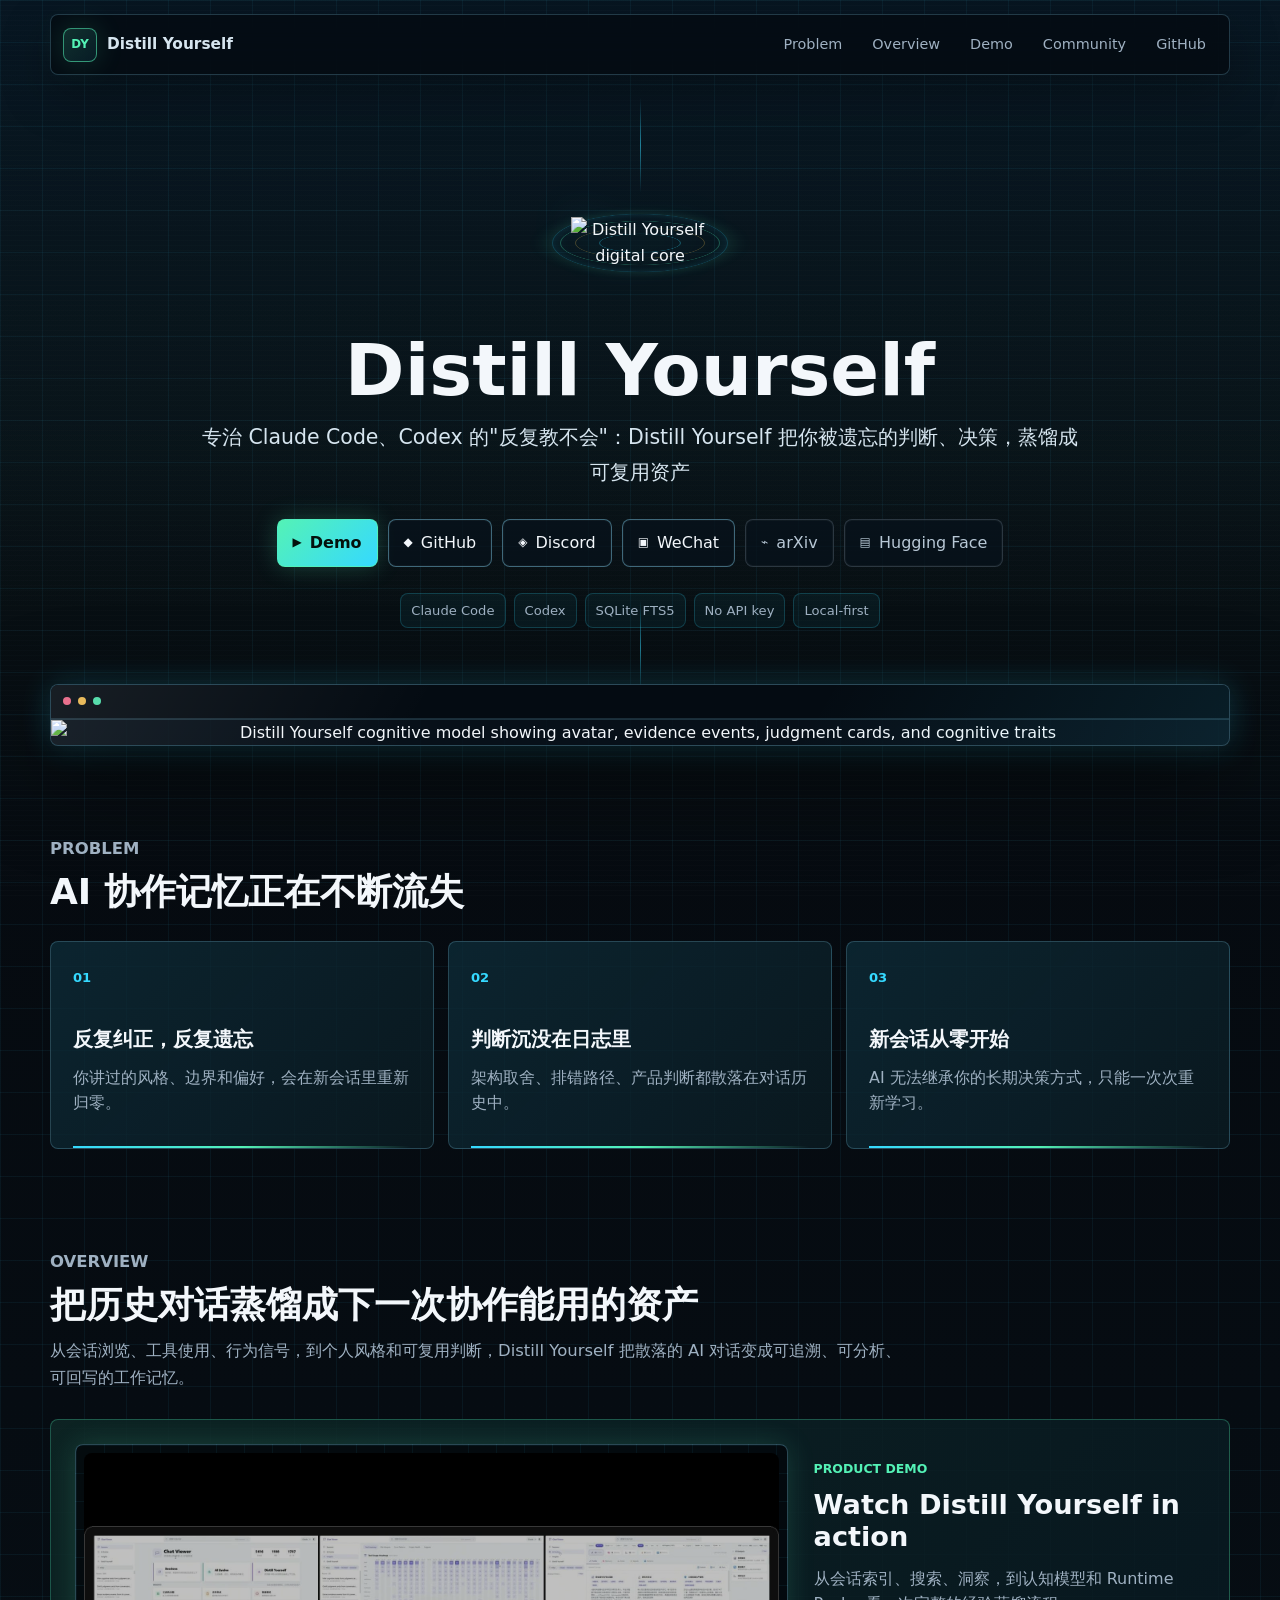
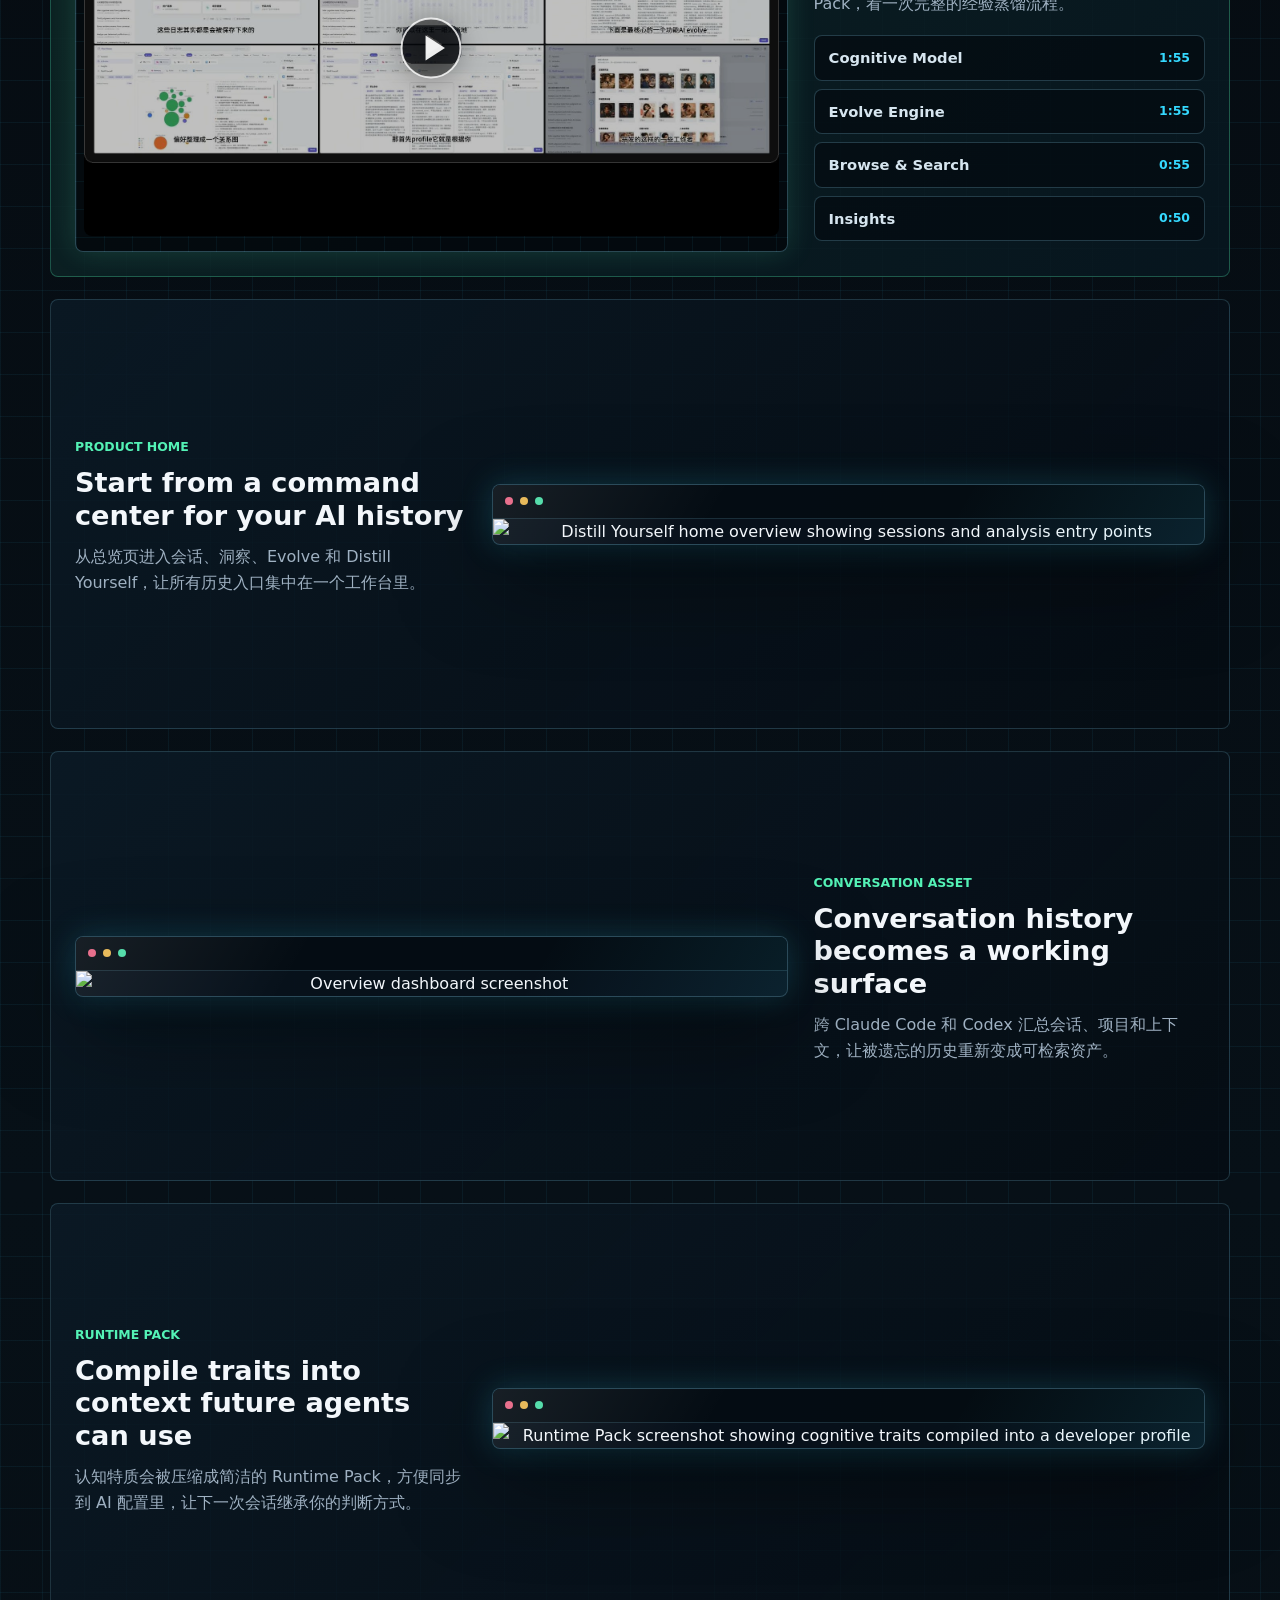
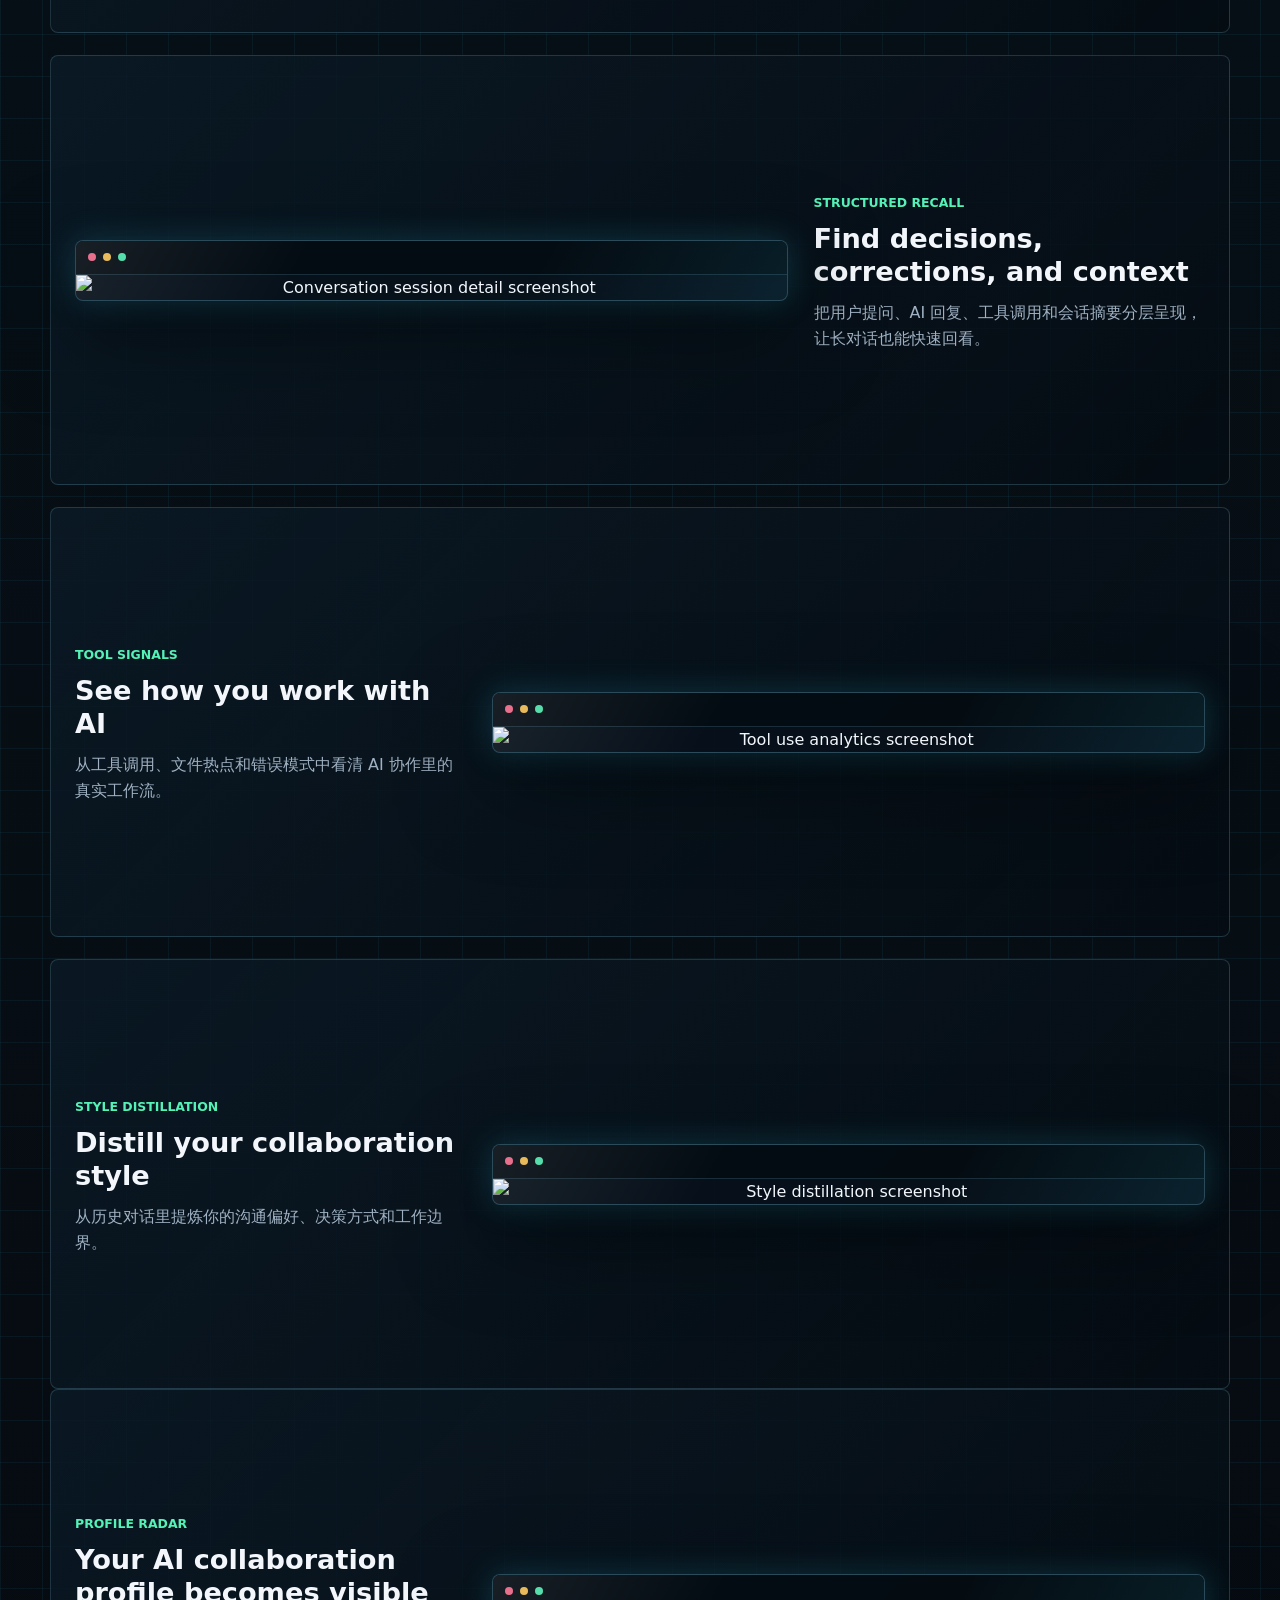
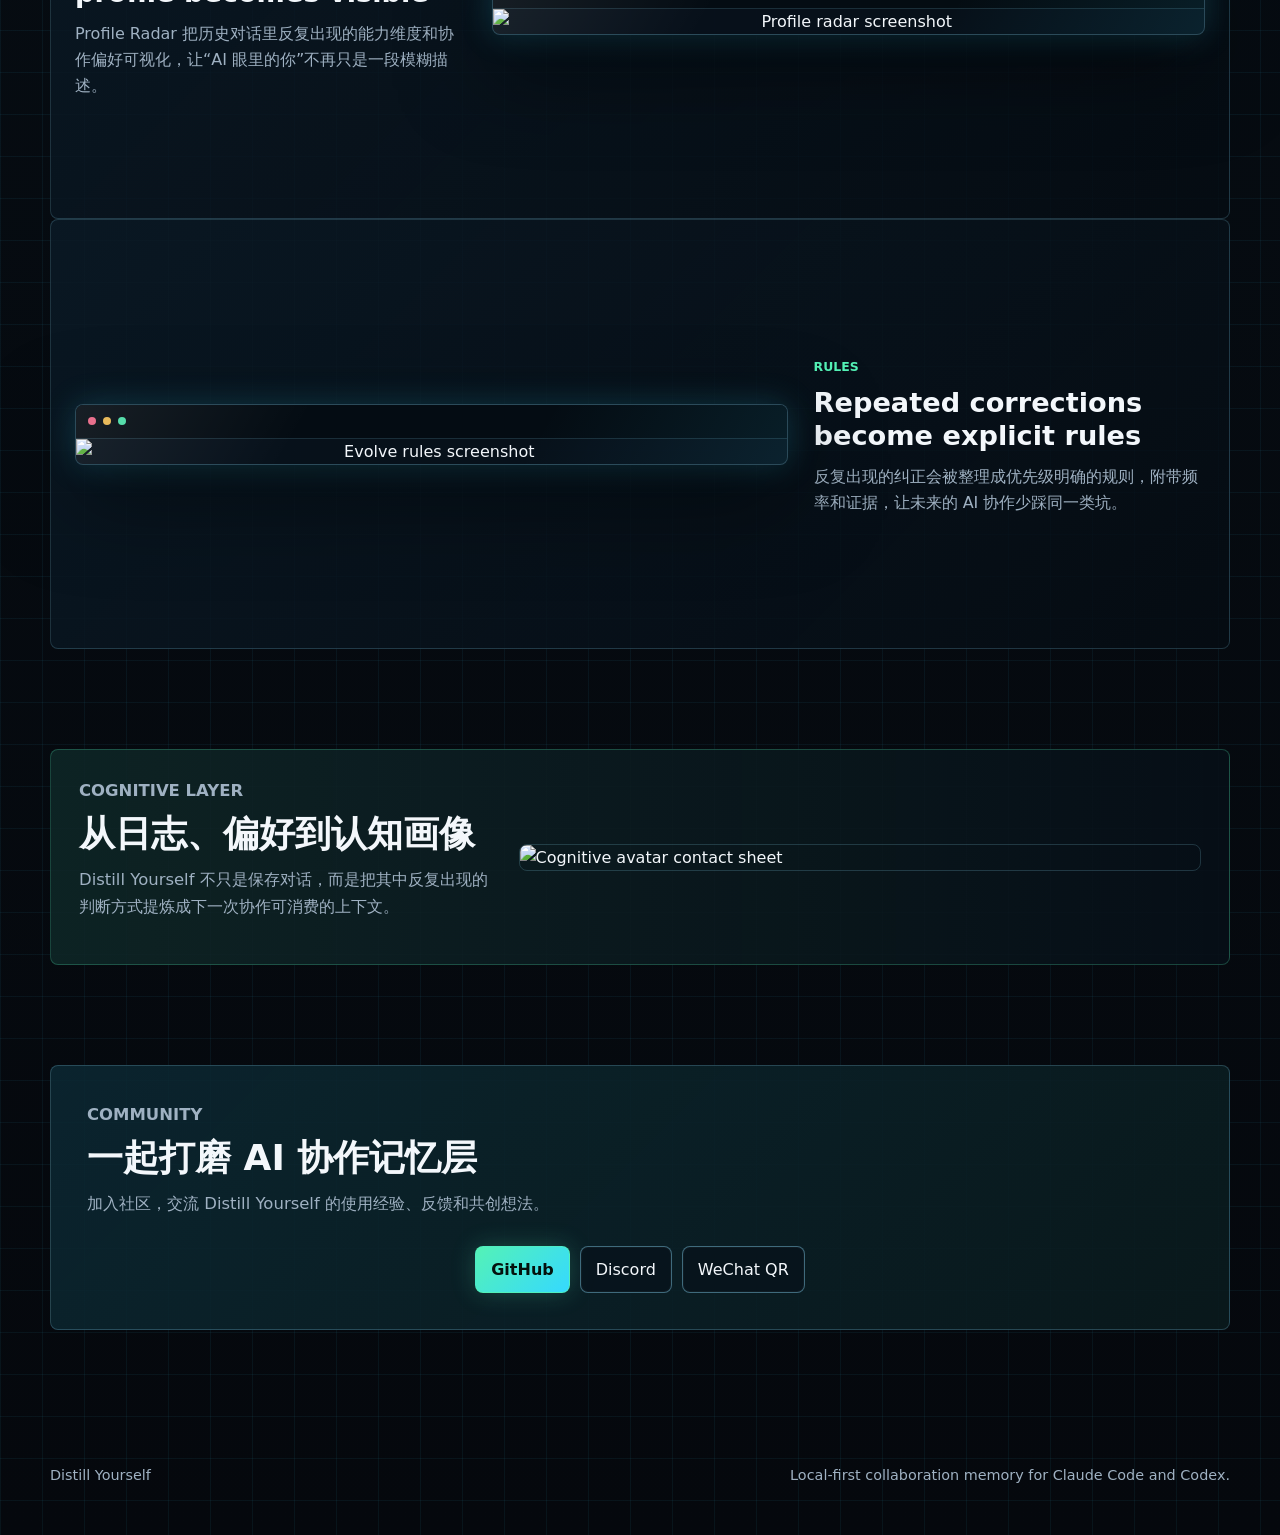
==== commit f31bfea6: "Unify navigation across landing and video pages Both pages now share consistent nav: Home, section a" ====
--- a/docs/index.html
+++ b/docs/index.html
@@ -19,6 +19,7 @@
         <a href="#overview">Overview</a>
         <a href="video/">Demo</a>
         <a href="#community">Community</a>
+        <a href="https://github.com/QuantaAlpha/Distill-Yourself">GitHub</a>
       </nav>
     </header>
 
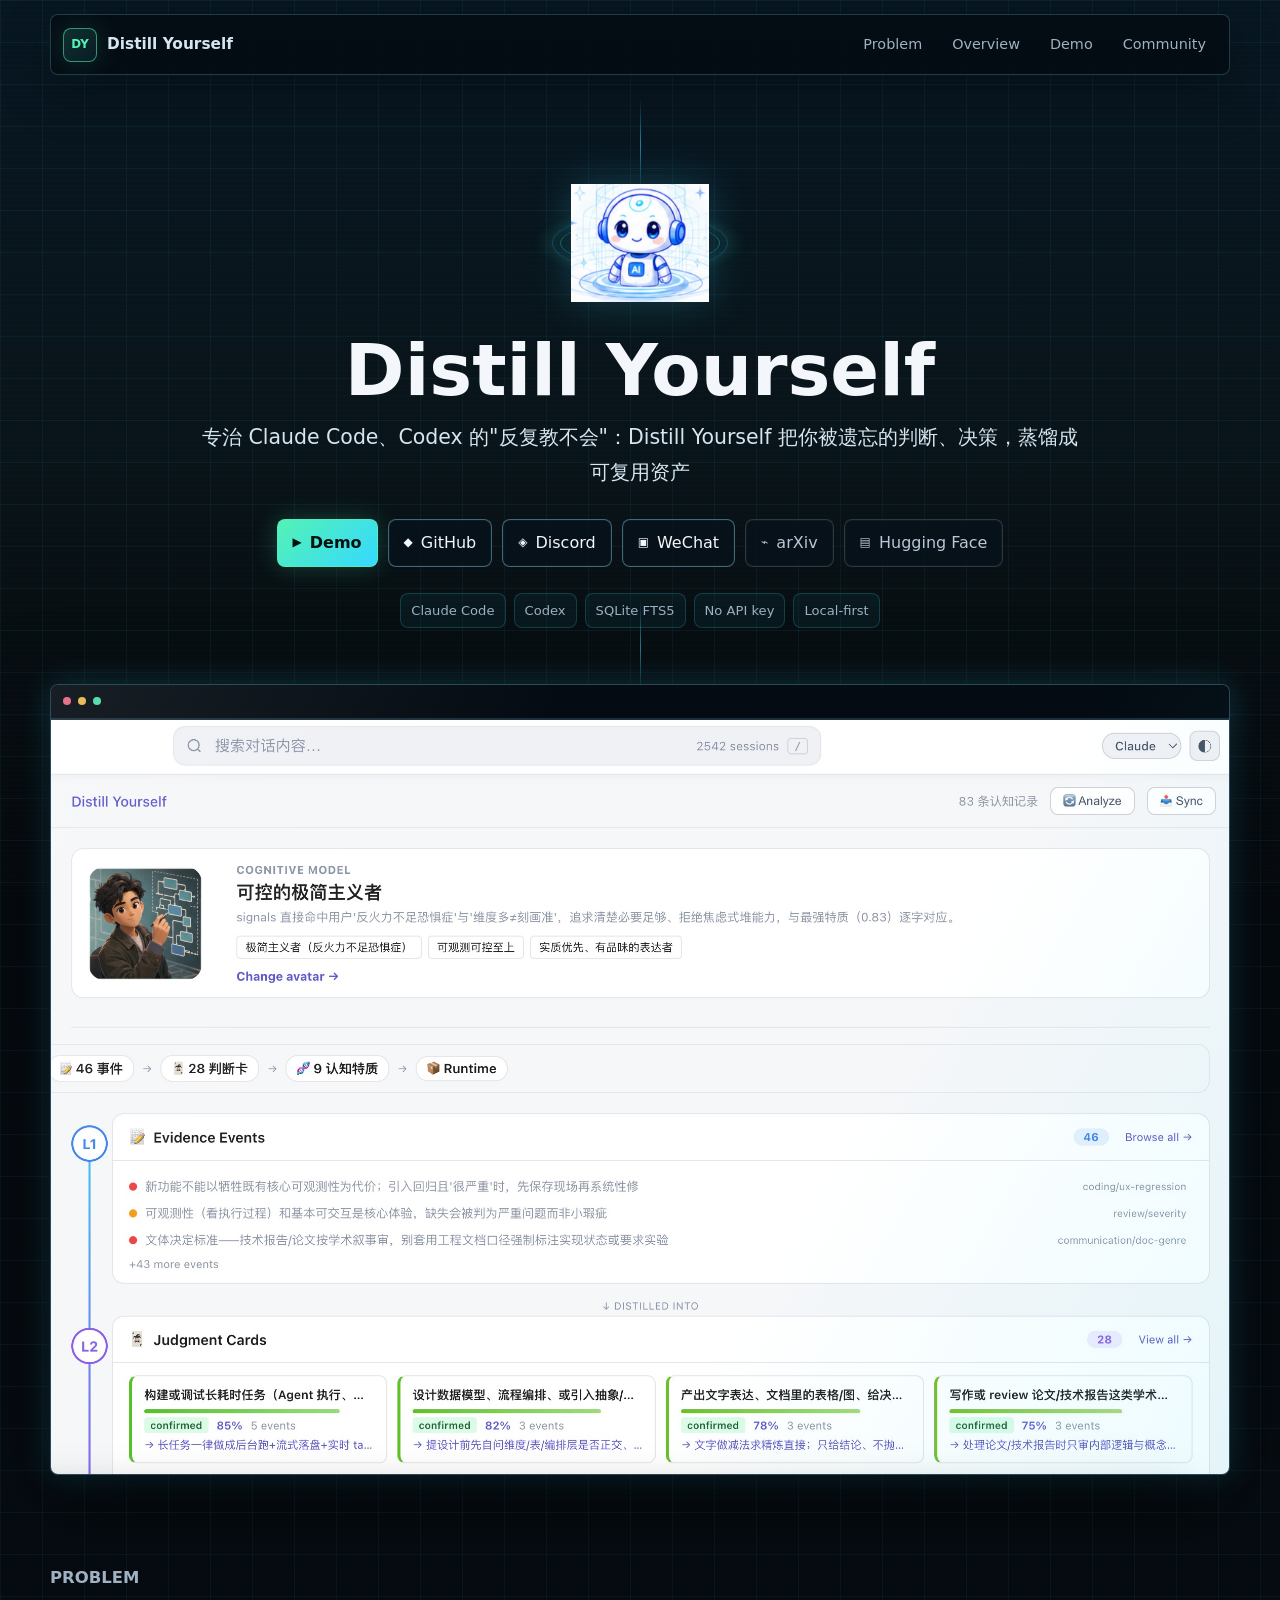
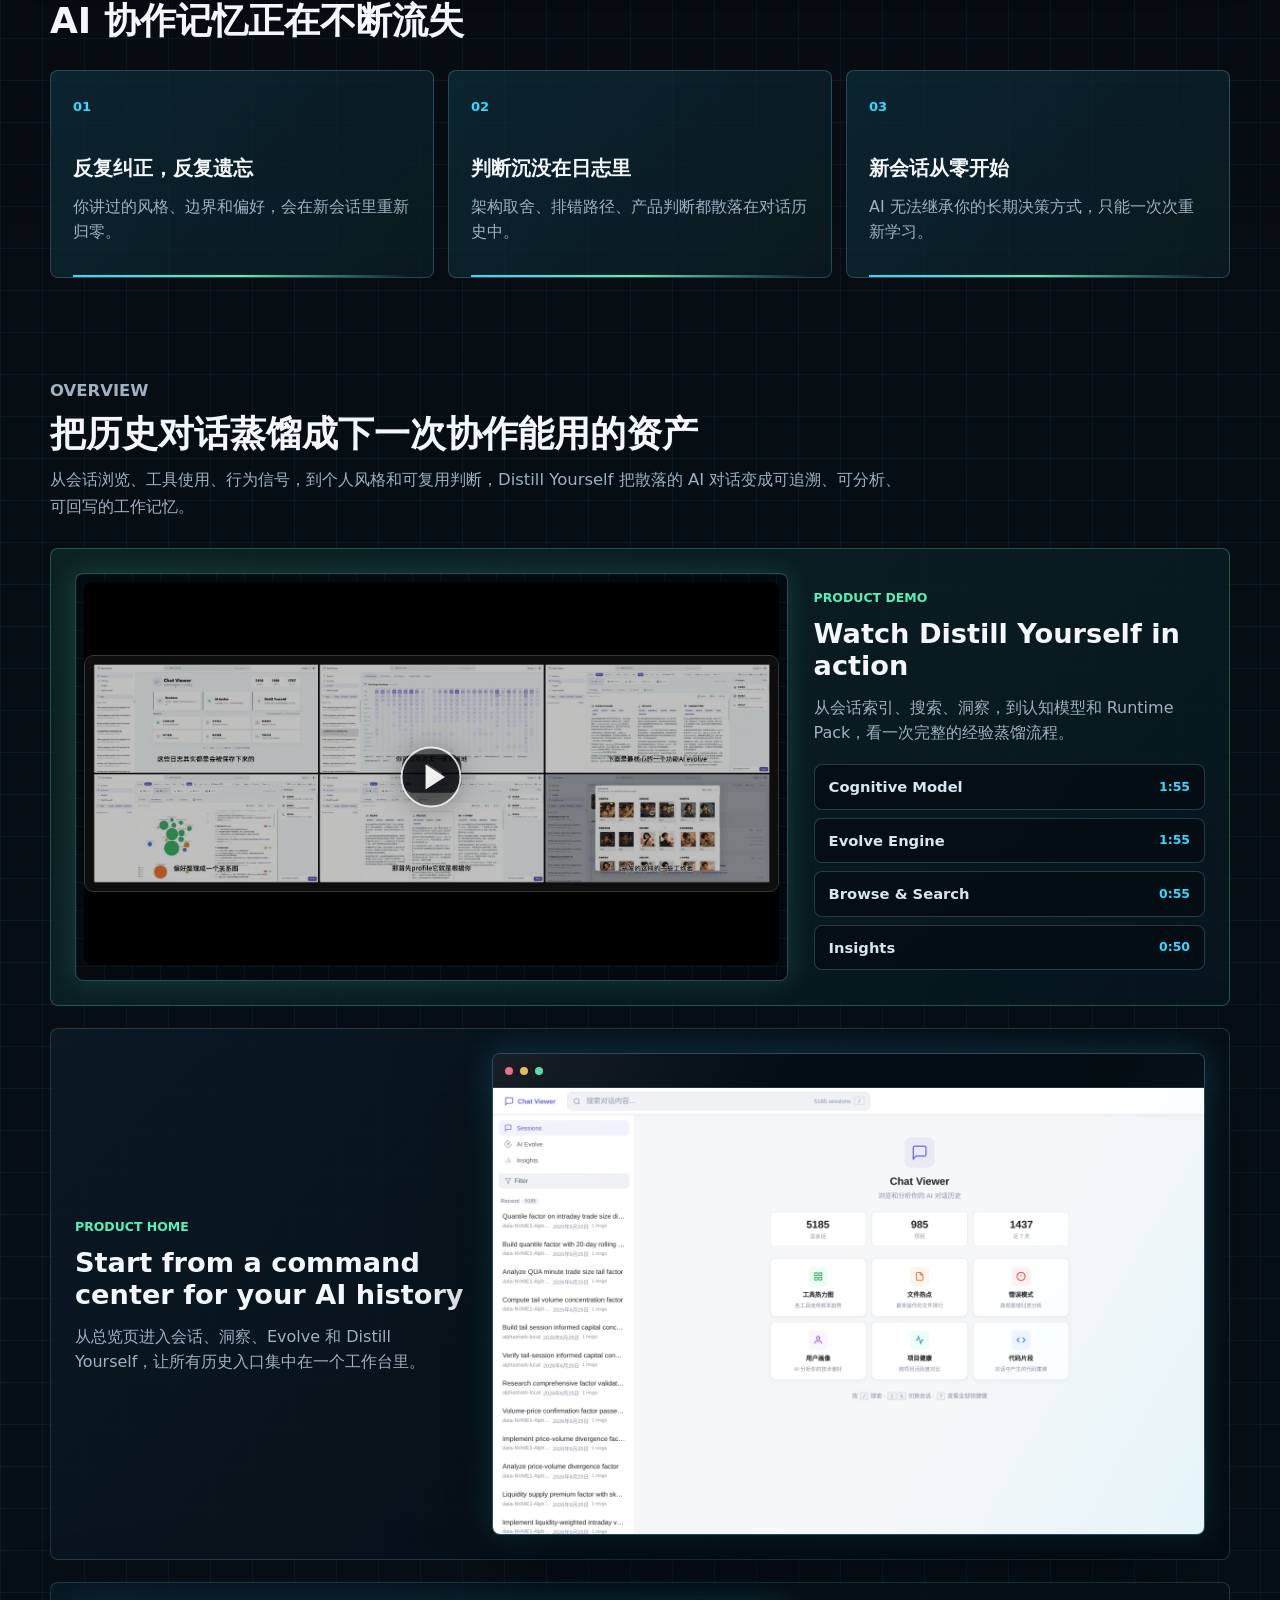
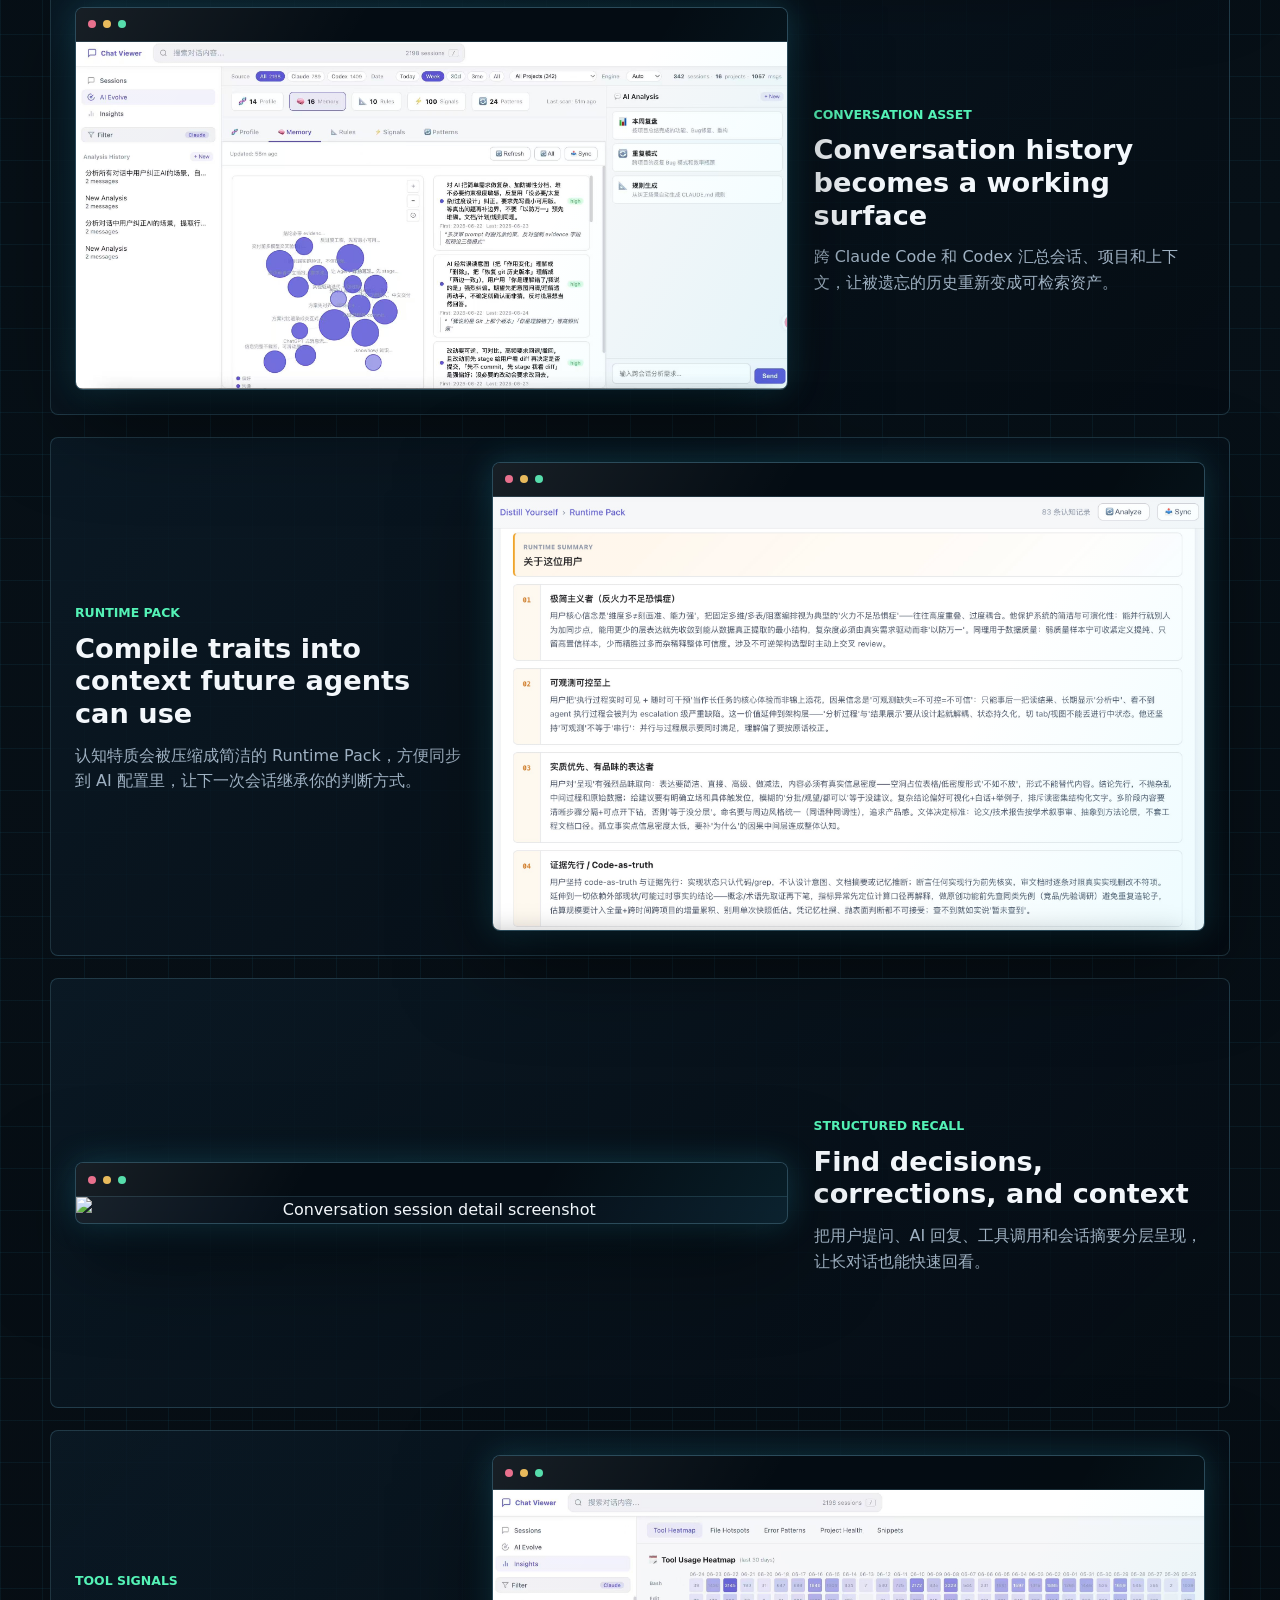
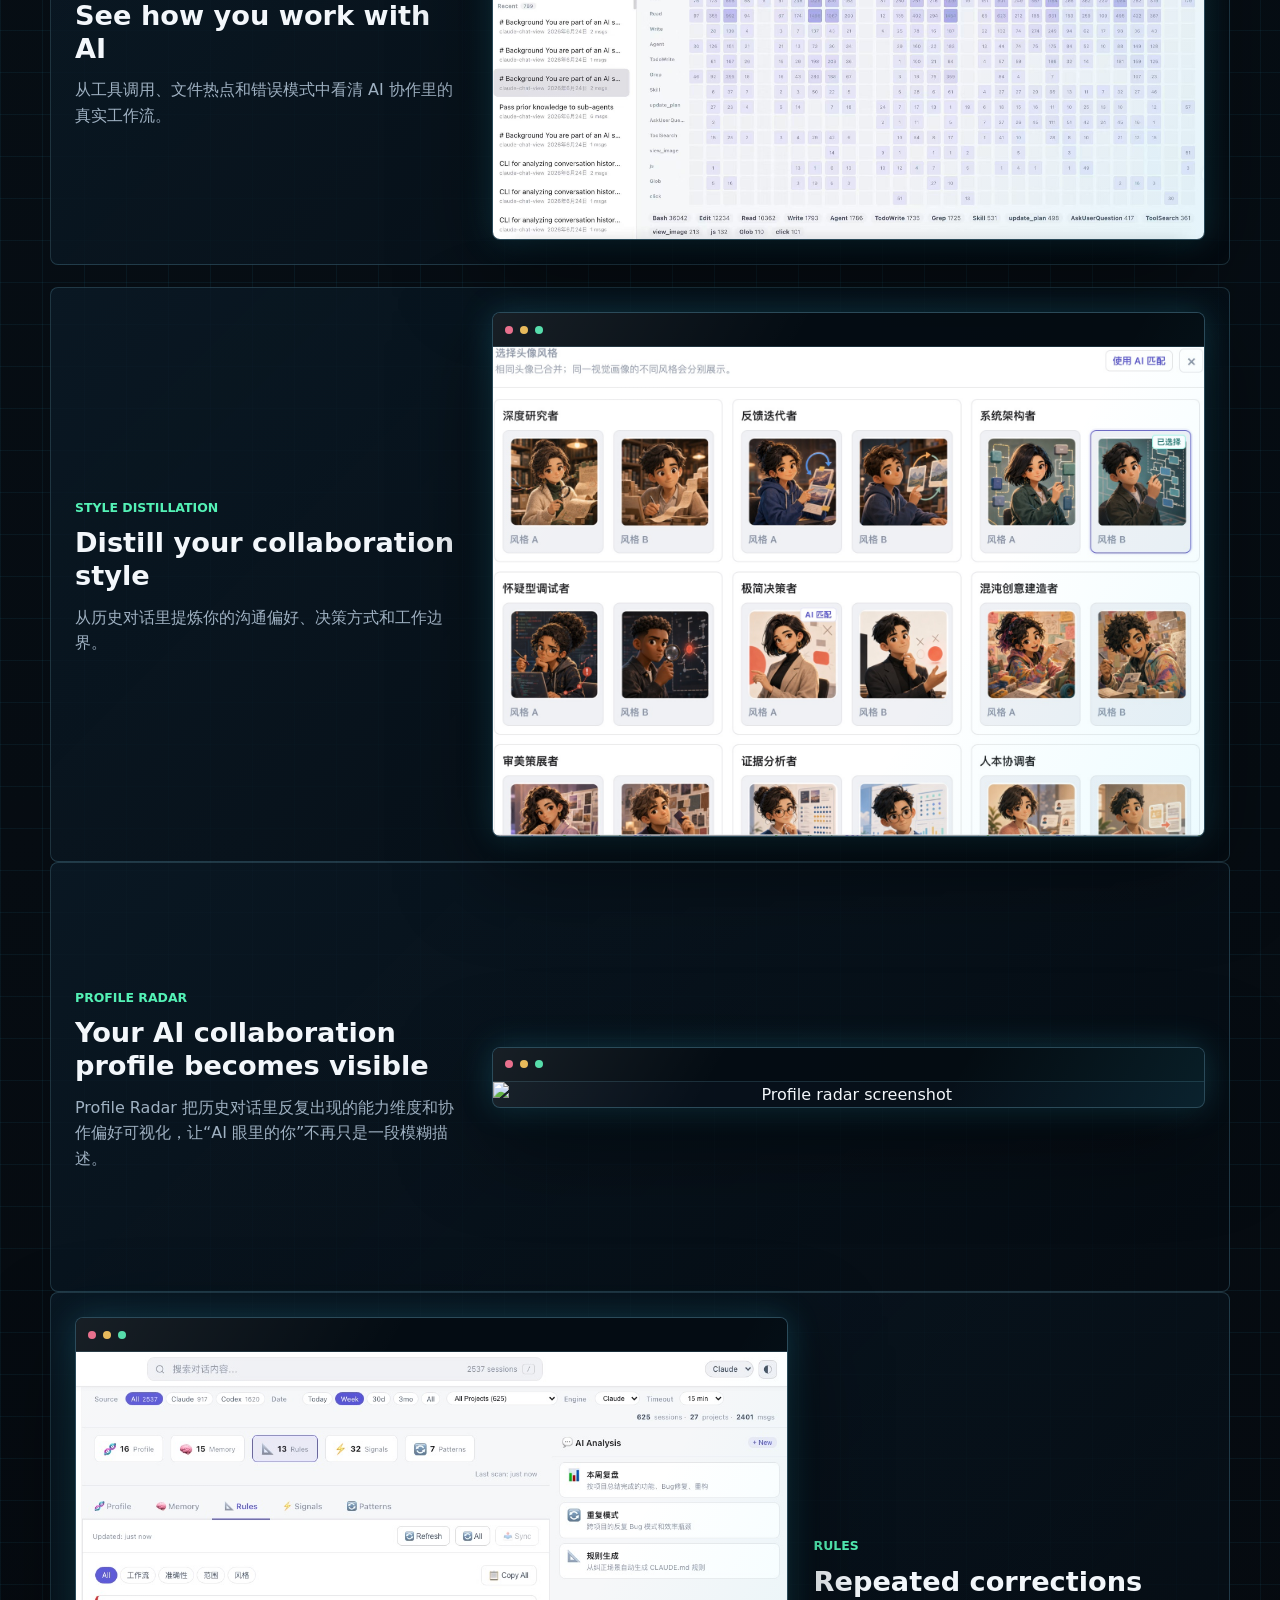
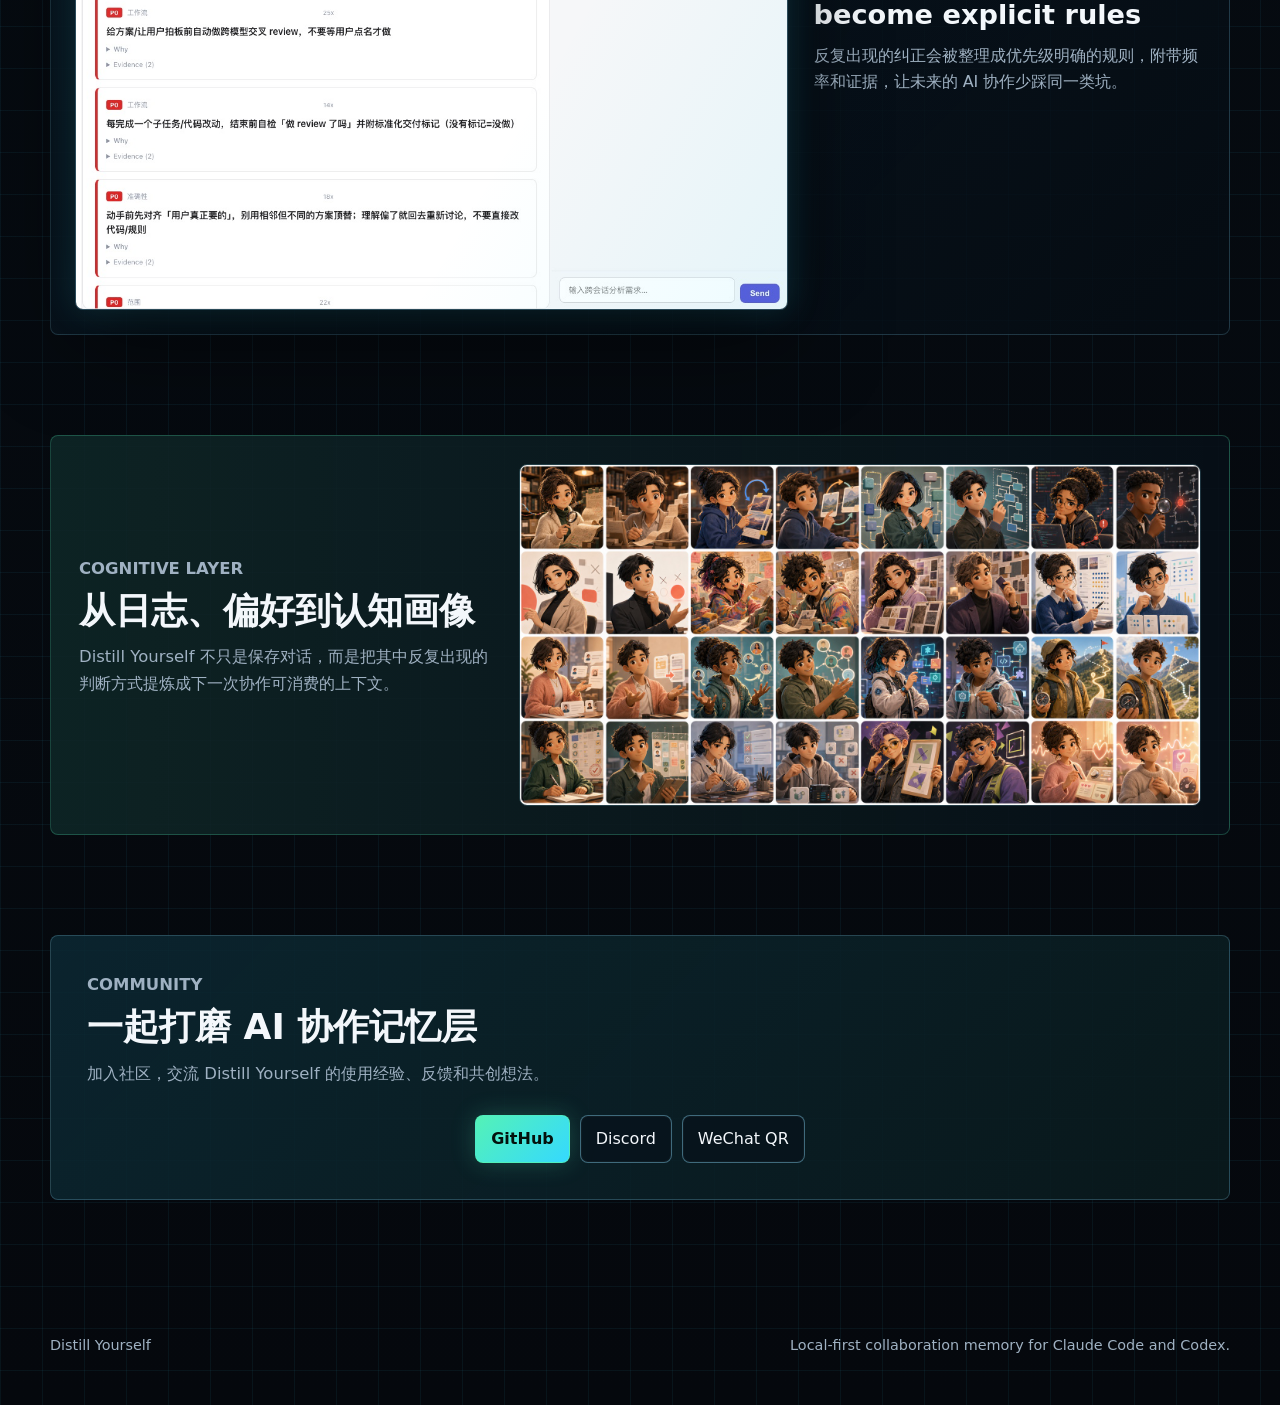
==== commit e65a22d5: "Compress landing page images: PNG → JPG (~7MB → ~3.5MB) Large PNG screenshots converted to JPEG at q" ====
--- a/docs/index.html
+++ b/docs/index.html
@@ -19,7 +19,6 @@
         <a href="#overview">Overview</a>
         <a href="video/">Demo</a>
         <a href="#community">Community</a>
-        <a href="https://github.com/QuantaAlpha/Distill-Yourself">GitHub</a>
       </nav>
     </header>
 
@@ -31,7 +30,7 @@
             <span></span>
             <span></span>
           </div>
-          <img class="hero-emblem" src="assets/digital.png" alt="Distill Yourself digital core" decoding="async">
+          <img class="hero-emblem" src="assets/digital.jpg" alt="Distill Yourself digital core" decoding="async">
         </div>
 
         <h1 id="hero-title">Distill Yourself</h1>
@@ -76,9 +75,9 @@
       </section>
 
       <section class="hero-preview" aria-label="Cognitive model screenshot">
-        <button class="screen-frame large-screen" type="button" data-lightbox="assets/twin-cognitive-model.png" aria-label="Open cognitive model screenshot">
+        <button class="screen-frame large-screen" type="button" data-lightbox="assets/twin-cognitive-model.jpg" aria-label="Open cognitive model screenshot">
           <span class="window-bar" aria-hidden="true"><i></i><i></i><i></i></span>
-          <img src="assets/twin-cognitive-model.png" alt="Distill Yourself cognitive model showing avatar, evidence events, judgment cards, and cognitive traits" decoding="async">
+          <img src="assets/twin-cognitive-model.jpg" alt="Distill Yourself cognitive model showing avatar, evidence events, judgment cards, and cognitive traits" decoding="async">
         </button>
       </section>
 
@@ -142,9 +141,9 @@
               <h3>Start from a command center for your AI history</h3>
               <p>从总览页进入会话、洞察、Evolve 和 Distill Yourself，让所有历史入口集中在一个工作台里。</p>
             </div>
-            <button class="screen-frame" type="button" data-lightbox="assets/home.png" aria-label="Open product home screenshot">
-              <span class="window-bar" aria-hidden="true"><i></i><i></i><i></i></span>
-              <img src="assets/home.png" alt="Distill Yourself home overview showing sessions and analysis entry points" loading="lazy" decoding="async">
+            <button class="screen-frame" type="button" data-lightbox="assets/home.jpg" aria-label="Open product home screenshot">
+              <span class="window-bar" aria-hidden="true"><i></i><i></i><i></i></span>
+              <img src="assets/home.jpg" alt="Distill Yourself home overview showing sessions and analysis entry points" loading="lazy" decoding="async">
             </button>
           </article>
 
@@ -154,9 +153,9 @@
               <h3>Conversation history becomes a working surface</h3>
               <p>跨 Claude Code 和 Codex 汇总会话、项目和上下文，让被遗忘的历史重新变成可检索资产。</p>
             </div>
-            <button class="screen-frame" type="button" data-lightbox="assets/overview.png" aria-label="Open overview screenshot">
-              <span class="window-bar" aria-hidden="true"><i></i><i></i><i></i></span>
-              <img src="assets/overview.png" alt="Overview dashboard screenshot" loading="lazy" decoding="async">
+            <button class="screen-frame" type="button" data-lightbox="assets/overview.jpg" aria-label="Open overview screenshot">
+              <span class="window-bar" aria-hidden="true"><i></i><i></i><i></i></span>
+              <img src="assets/overview.jpg" alt="Overview dashboard screenshot" loading="lazy" decoding="async">
             </button>
           </article>
 
@@ -166,9 +165,9 @@
               <h3>Compile traits into context future agents can use</h3>
               <p>认知特质会被压缩成简洁的 Runtime Pack，方便同步到 AI 配置里，让下一次会话继承你的判断方式。</p>
             </div>
-            <button class="screen-frame" type="button" data-lightbox="assets/twin-runtime-pack.png" aria-label="Open runtime pack screenshot">
-              <span class="window-bar" aria-hidden="true"><i></i><i></i><i></i></span>
-              <img src="assets/twin-runtime-pack.png" alt="Runtime Pack screenshot showing cognitive traits compiled into a developer profile" loading="lazy" decoding="async">
+            <button class="screen-frame" type="button" data-lightbox="assets/twin-runtime-pack.jpg" aria-label="Open runtime pack screenshot">
+              <span class="window-bar" aria-hidden="true"><i></i><i></i><i></i></span>
+              <img src="assets/twin-runtime-pack.jpg" alt="Runtime Pack screenshot showing cognitive traits compiled into a developer profile" loading="lazy" decoding="async">
             </button>
           </article>
 
@@ -190,9 +189,9 @@
               <h3>See how you work with AI</h3>
               <p>从工具调用、文件热点和错误模式中看清 AI 协作里的真实工作流。</p>
             </div>
-            <button class="screen-frame" type="button" data-lightbox="assets/tool_use.png" aria-label="Open tool use screenshot">
-              <span class="window-bar" aria-hidden="true"><i></i><i></i><i></i></span>
-              <img src="assets/tool_use.png" alt="Tool use analytics screenshot" loading="lazy" decoding="async">
+            <button class="screen-frame" type="button" data-lightbox="assets/tool_use.jpg" aria-label="Open tool use screenshot">
+              <span class="window-bar" aria-hidden="true"><i></i><i></i><i></i></span>
+              <img src="assets/tool_use.jpg" alt="Tool use analytics screenshot" loading="lazy" decoding="async">
             </button>
           </article>
 
@@ -202,9 +201,9 @@
               <h3>Distill your collaboration style</h3>
               <p>从历史对话里提炼你的沟通偏好、决策方式和工作边界。</p>
             </div>
-            <button class="screen-frame" type="button" data-lightbox="assets/style.png" aria-label="Open style screenshot">
-              <span class="window-bar" aria-hidden="true"><i></i><i></i><i></i></span>
-              <img src="assets/style.png" alt="Style distillation screenshot" loading="lazy" decoding="async">
+            <button class="screen-frame" type="button" data-lightbox="assets/style.jpg" aria-label="Open style screenshot">
+              <span class="window-bar" aria-hidden="true"><i></i><i></i><i></i></span>
+              <img src="assets/style.jpg" alt="Style distillation screenshot" loading="lazy" decoding="async">
             </button>
           </article>
         </div>
@@ -227,9 +226,9 @@
               <h3>Repeated corrections become explicit rules</h3>
               <p>反复出现的纠正会被整理成优先级明确的规则，附带频率和证据，让未来的 AI 协作少踩同一类坑。</p>
             </div>
-            <button class="screen-frame" type="button" data-lightbox="assets/evolve-rules.png" aria-label="Open evolve rules screenshot">
-              <span class="window-bar" aria-hidden="true"><i></i><i></i><i></i></span>
-              <img src="assets/evolve-rules.png" alt="Evolve rules screenshot" loading="lazy" decoding="async">
+            <button class="screen-frame" type="button" data-lightbox="assets/evolve-rules.jpg" aria-label="Open evolve rules screenshot">
+              <span class="window-bar" aria-hidden="true"><i></i><i></i><i></i></span>
+              <img src="assets/evolve-rules.jpg" alt="Evolve rules screenshot" loading="lazy" decoding="async">
             </button>
           </article>
       </section>
@@ -240,7 +239,7 @@
           <h2>从日志、偏好到认知画像</h2>
           <p>Distill Yourself 不只是保存对话，而是把其中反复出现的判断方式提炼成下一次协作可消费的上下文。</p>
         </div>
-        <img src="assets/persona-contact-sheet.png" alt="Cognitive avatar contact sheet" loading="lazy" decoding="async">
+        <img src="assets/persona-contact-sheet.jpg" alt="Cognitive avatar contact sheet" loading="lazy" decoding="async">
       </section>
 
       <section id="community" class="section-block community-section" aria-labelledby="community-title">
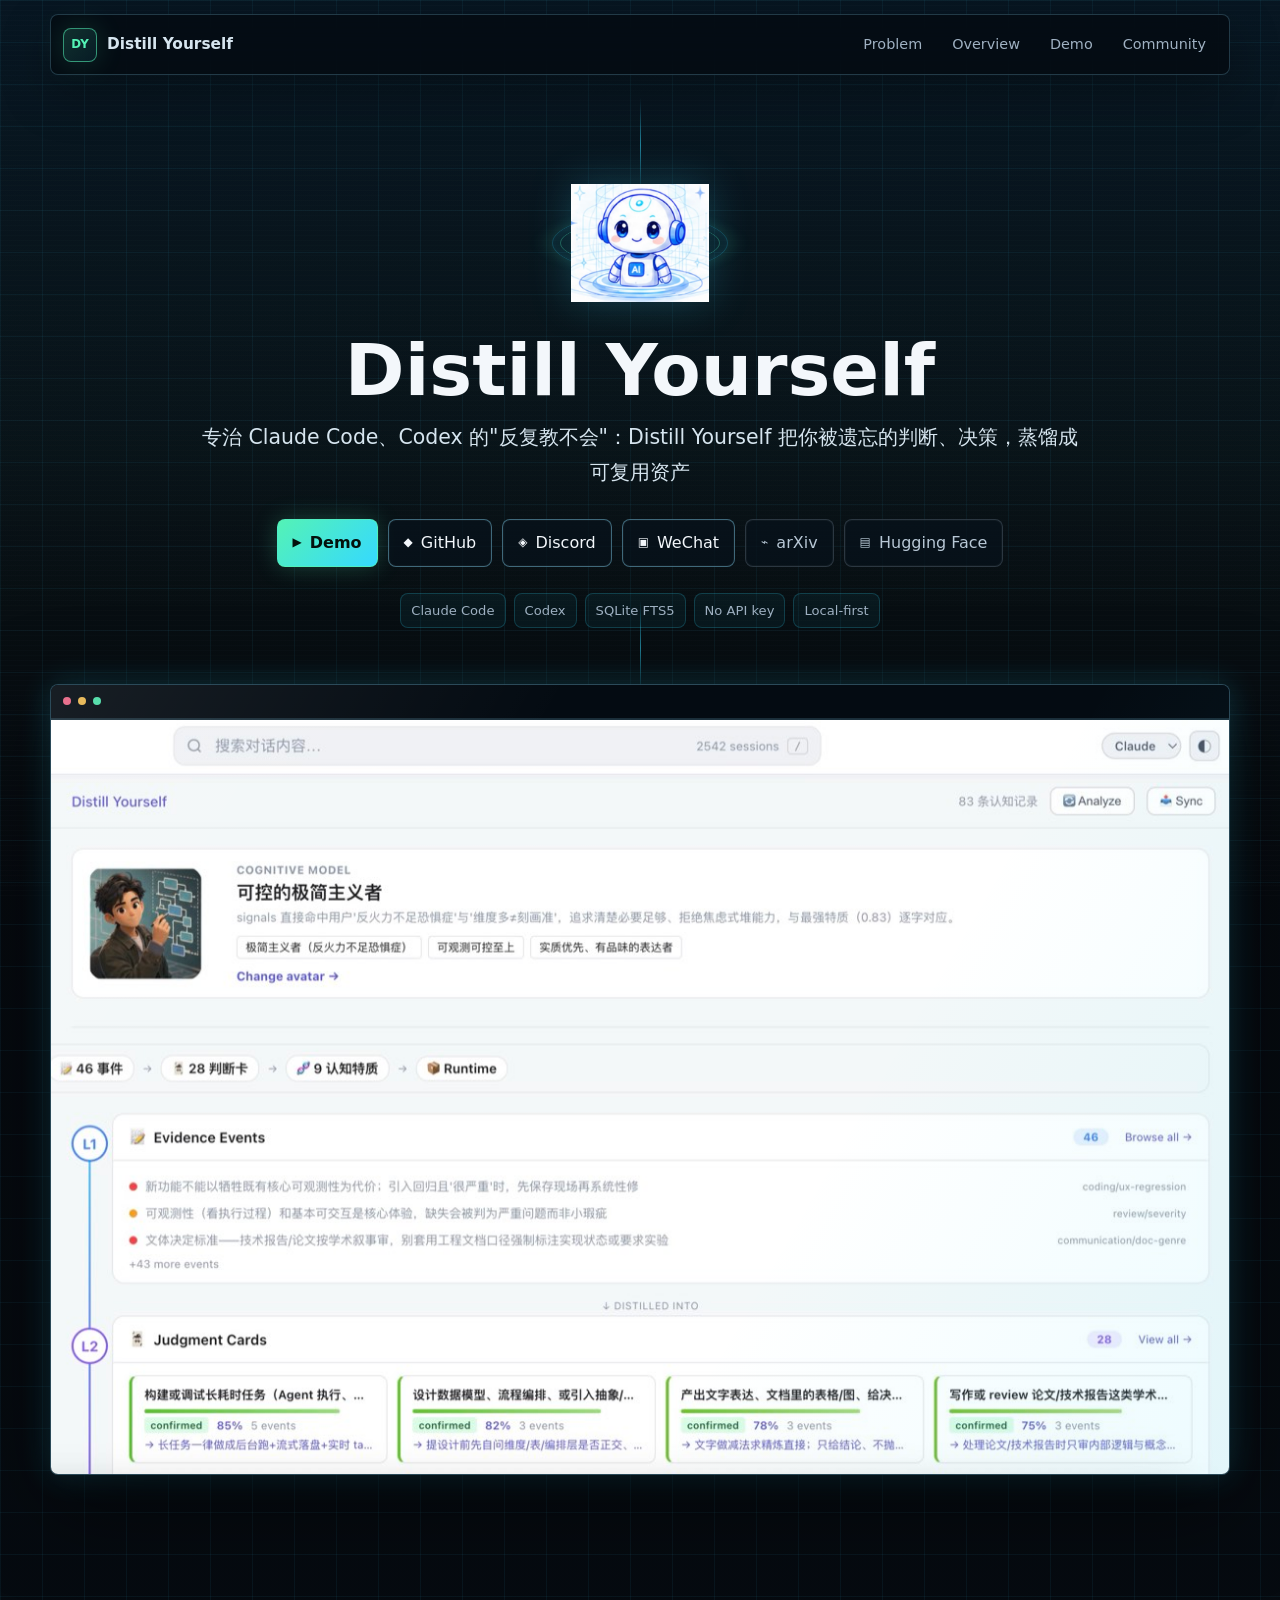
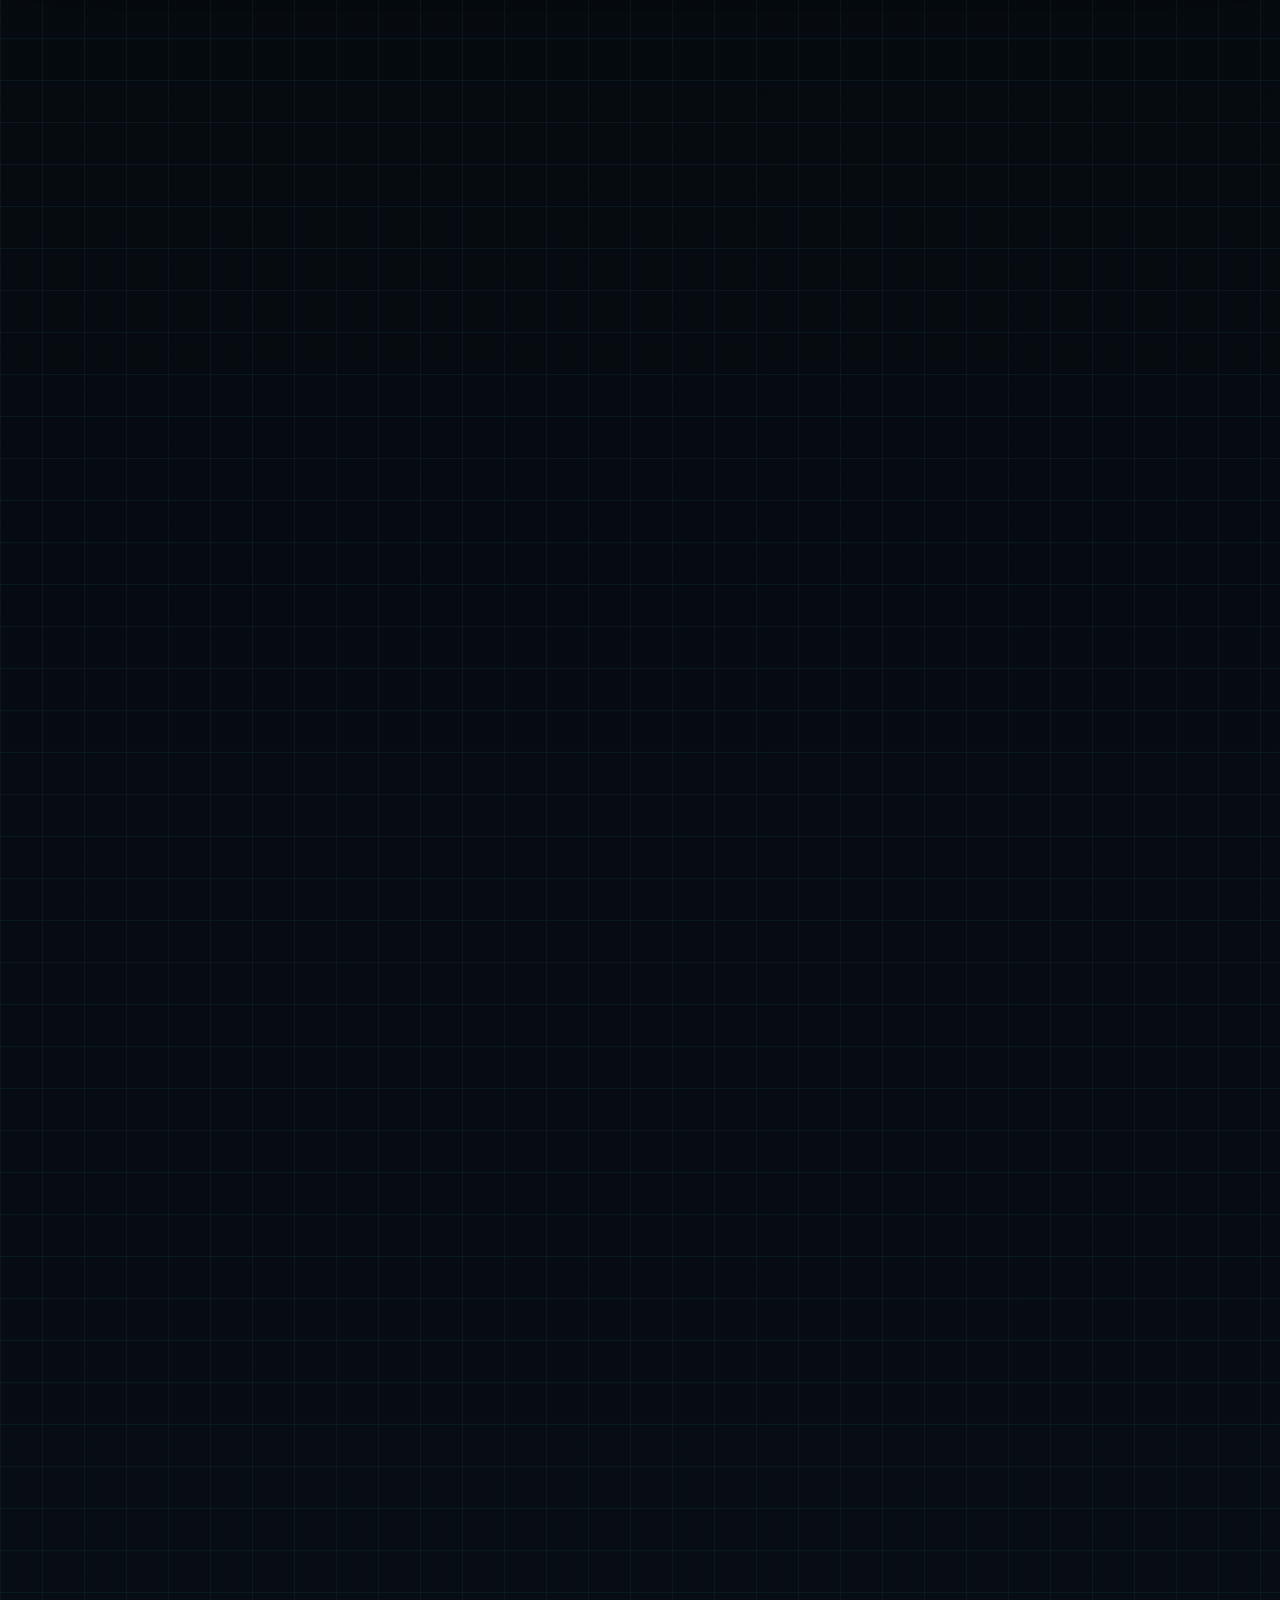
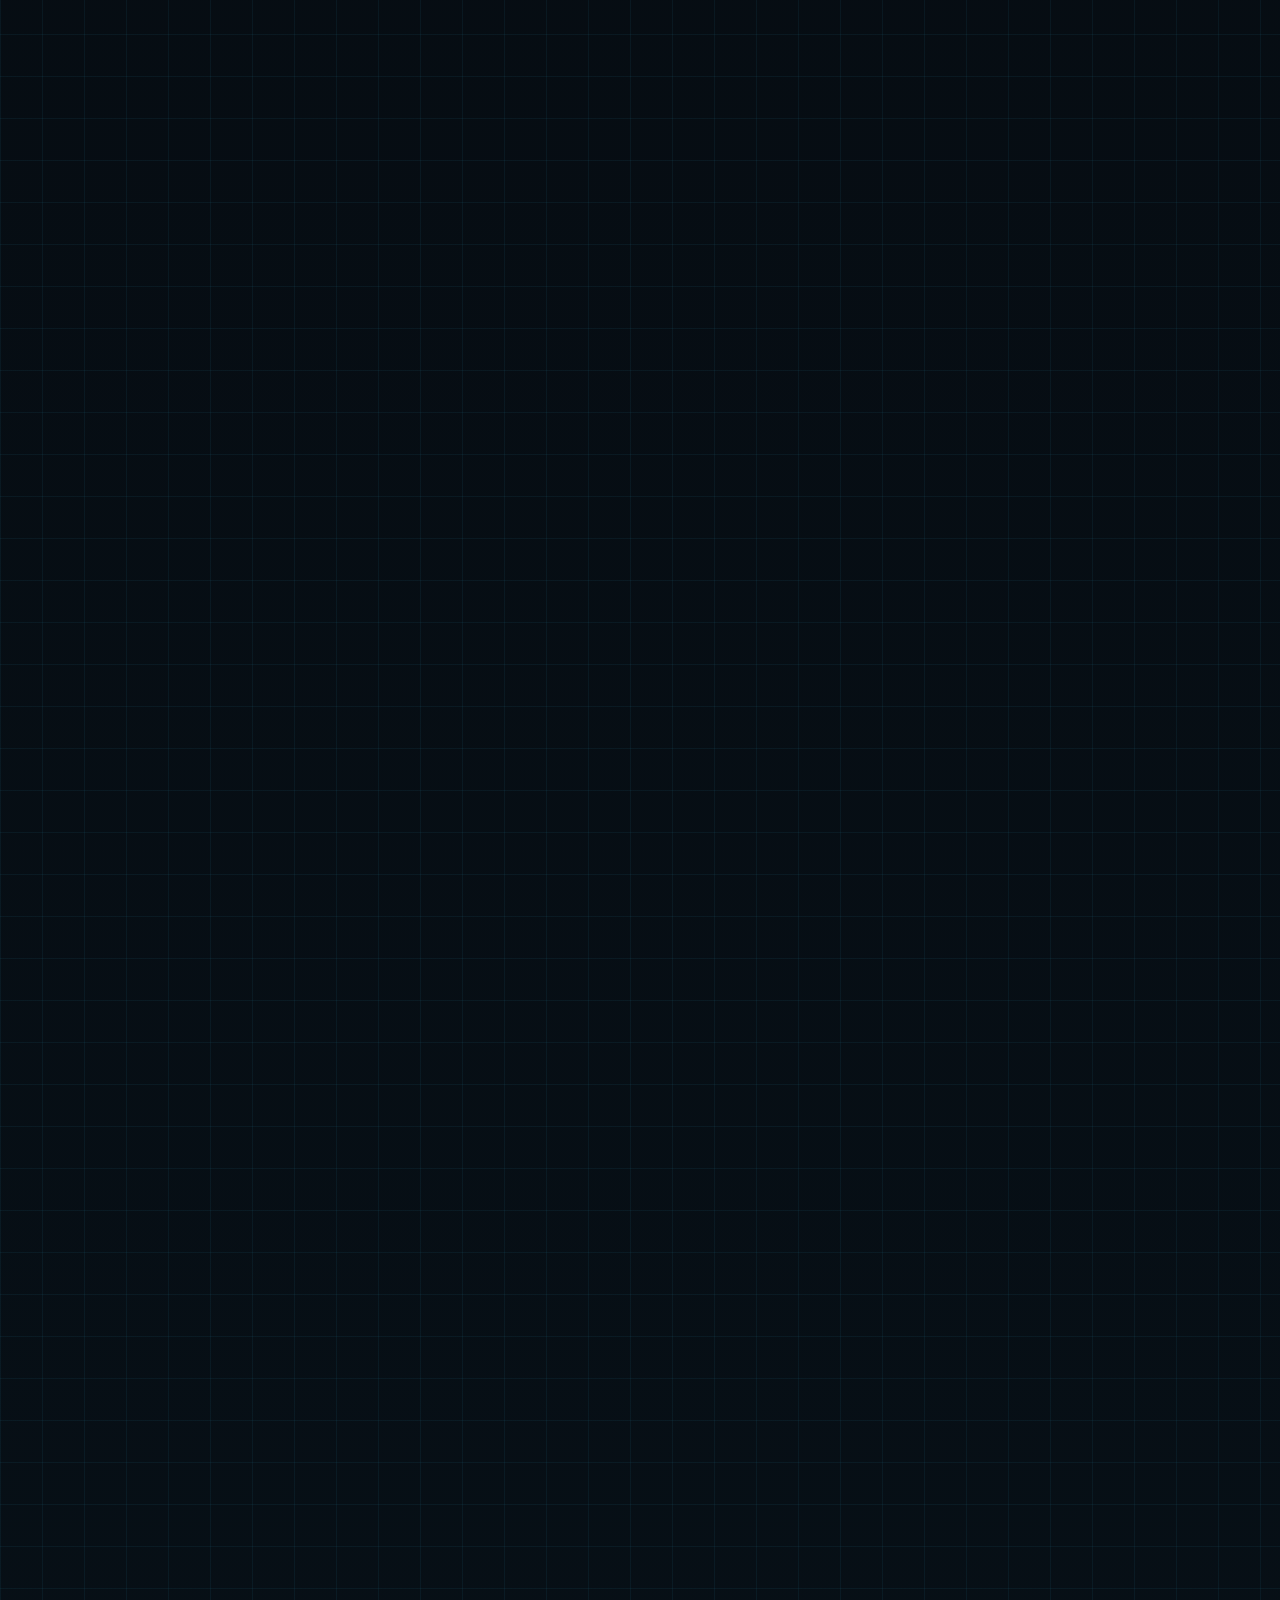
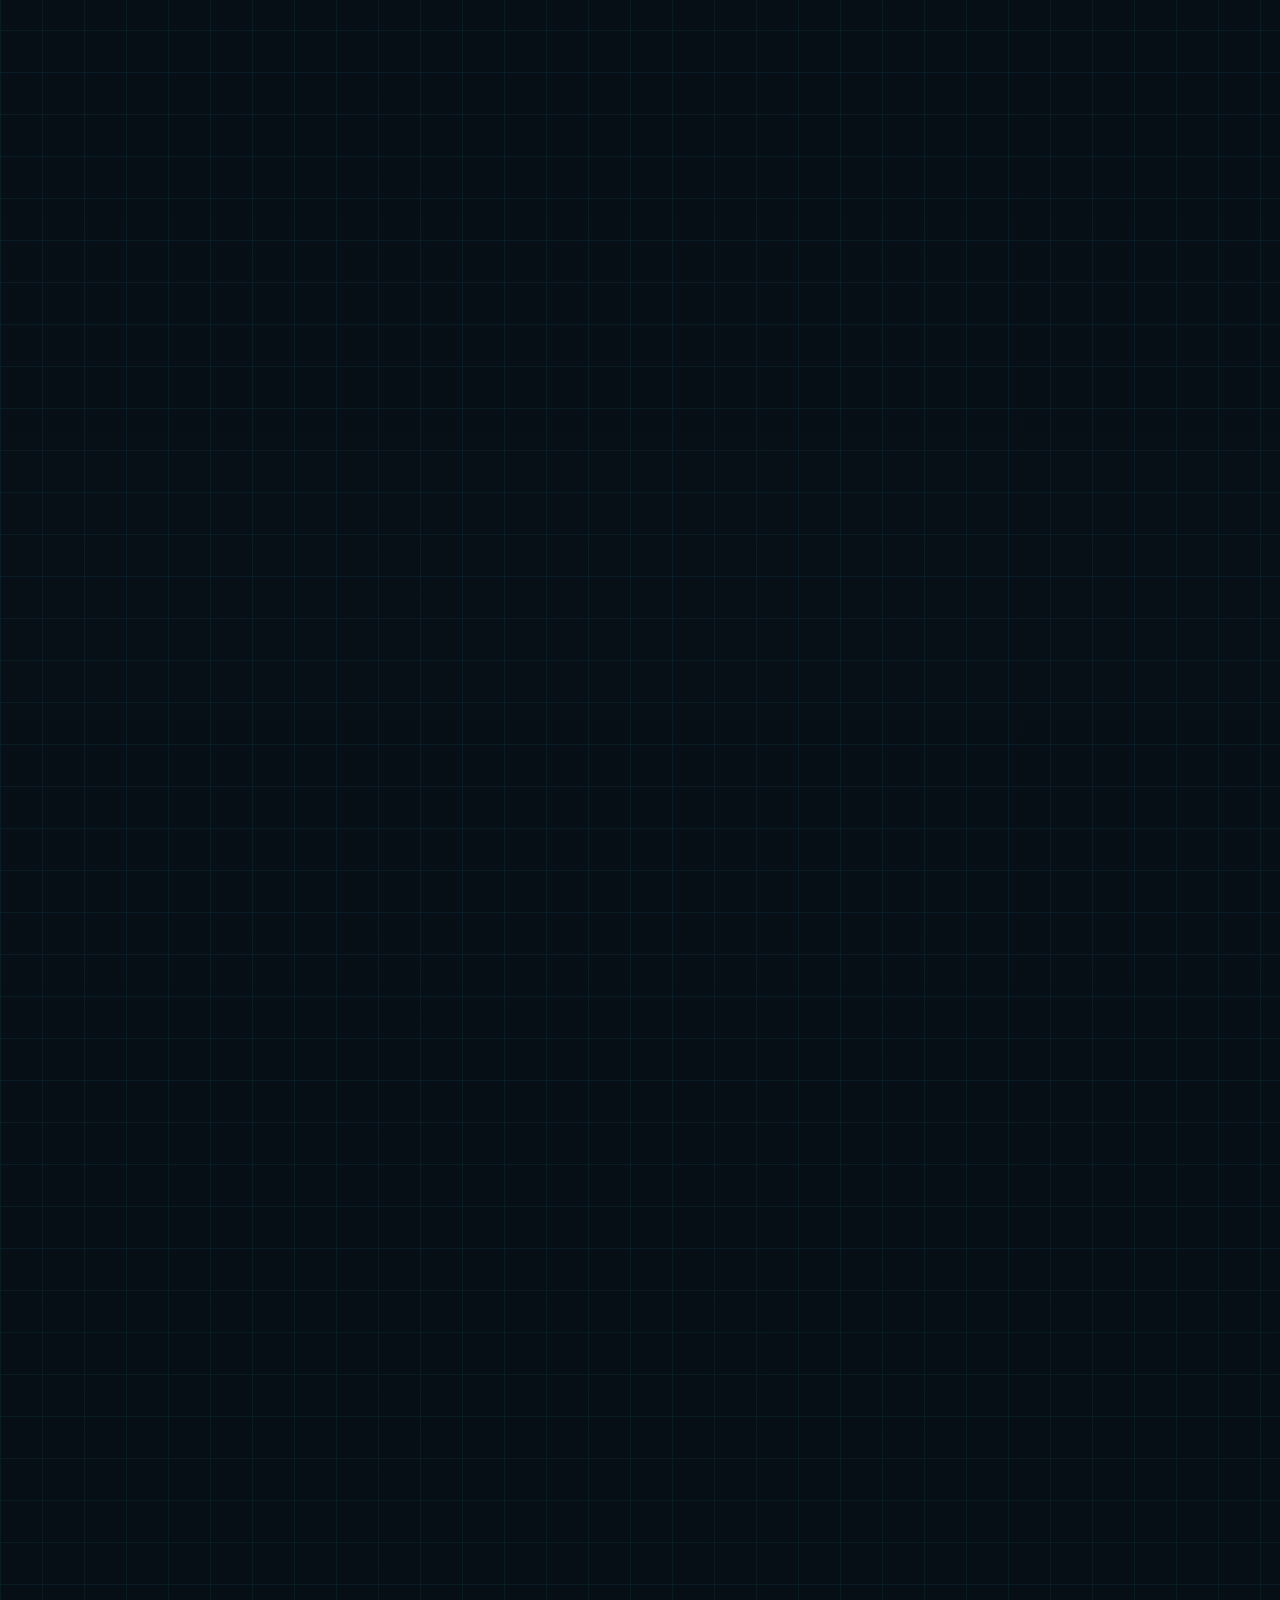
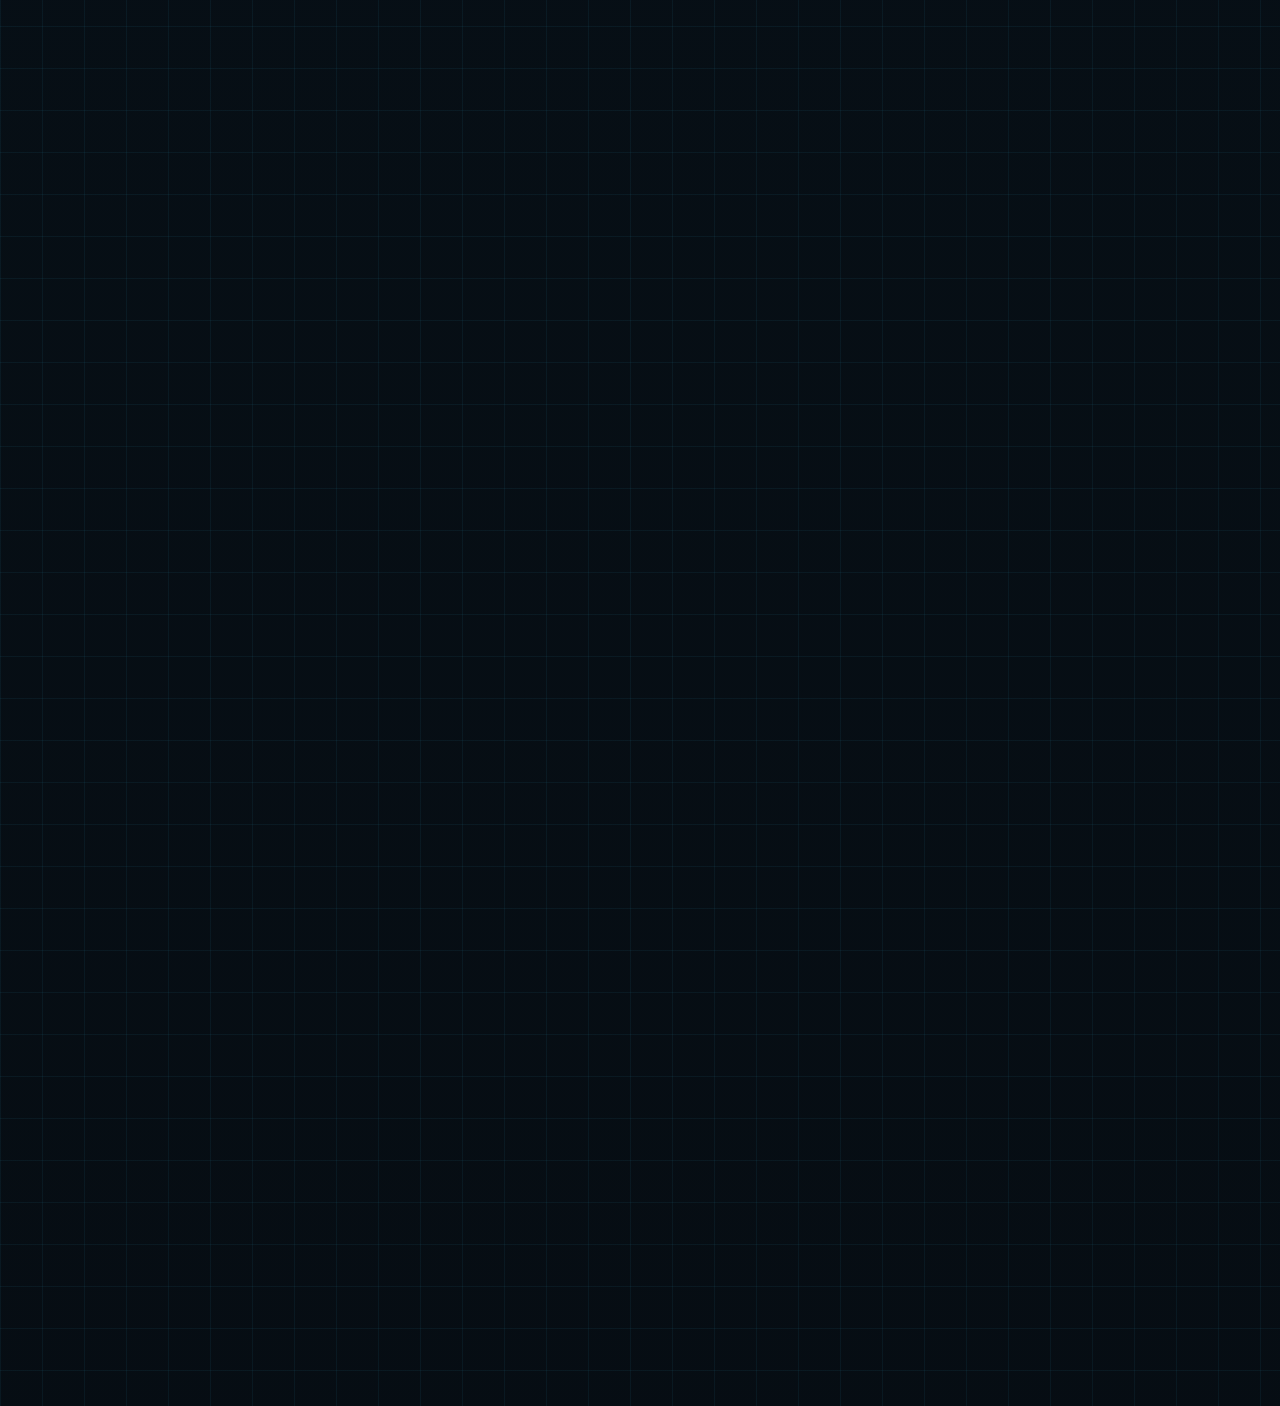
==== commit 3e541695: "Optimize page load: resize images, lazy load, content-visibility - Resize all screenshots from ~2400" ====
--- a/docs/index.html
+++ b/docs/index.html
@@ -77,7 +77,7 @@
       <section class="hero-preview" aria-label="Cognitive model screenshot">
         <button class="screen-frame large-screen" type="button" data-lightbox="assets/twin-cognitive-model.jpg" aria-label="Open cognitive model screenshot">
           <span class="window-bar" aria-hidden="true"><i></i><i></i><i></i></span>
-          <img src="assets/twin-cognitive-model.jpg" alt="Distill Yourself cognitive model showing avatar, evidence events, judgment cards, and cognitive traits" decoding="async">
+          <img src="assets/twin-cognitive-model.jpg" alt="Distill Yourself cognitive model showing avatar, evidence events, judgment cards, and cognitive traits" loading="lazy" decoding="async">
         </button>
       </section>
 
@@ -129,7 +129,7 @@
               <div class="video-play-overlay" id="demo-play-btn">
                 <svg viewBox="0 0 80 80" fill="none"><circle cx="40" cy="40" r="38" fill="rgba(0,0,0,0.45)" stroke="rgba(255,255,255,0.8)" stroke-width="2.5"/><polygon points="33,24 33,56 58,40" fill="rgba(255,255,255,0.92)"/></svg>
               </div>
-              <video id="demo-video" preload="metadata" playsinline poster="images/readme/demo-preview.jpg">
+              <video id="demo-video" preload="none" playsinline poster="images/readme/demo-preview.jpg">
                 <source src="assets/demo.mp4" type="video/mp4">
               </video>
             </div>
--- a/docs/styles.css
+++ b/docs/styles.css
@@ -386,6 +386,8 @@
 .section-block {
   position: relative;
   margin-bottom: 100px;
+  content-visibility: auto;
+  contain-intrinsic-size: auto 800px;
 }
 
 .section-heading {
